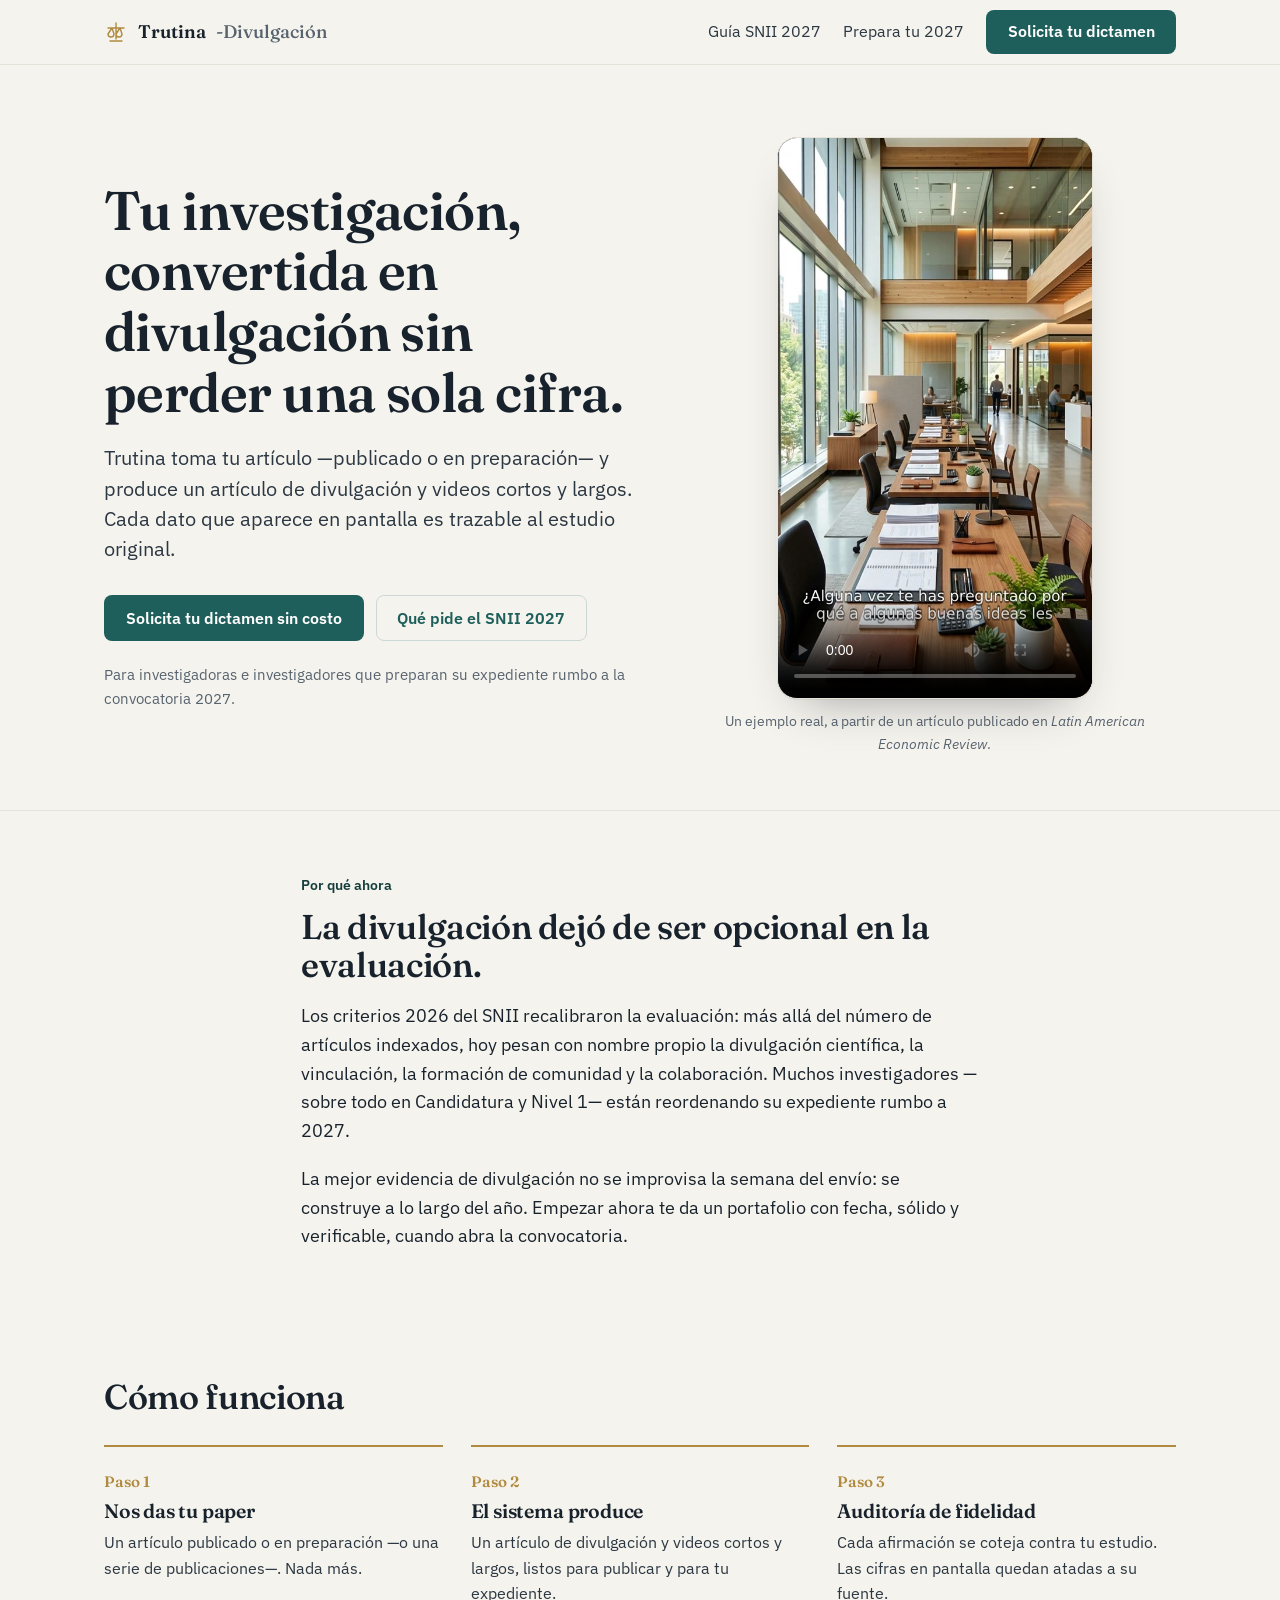
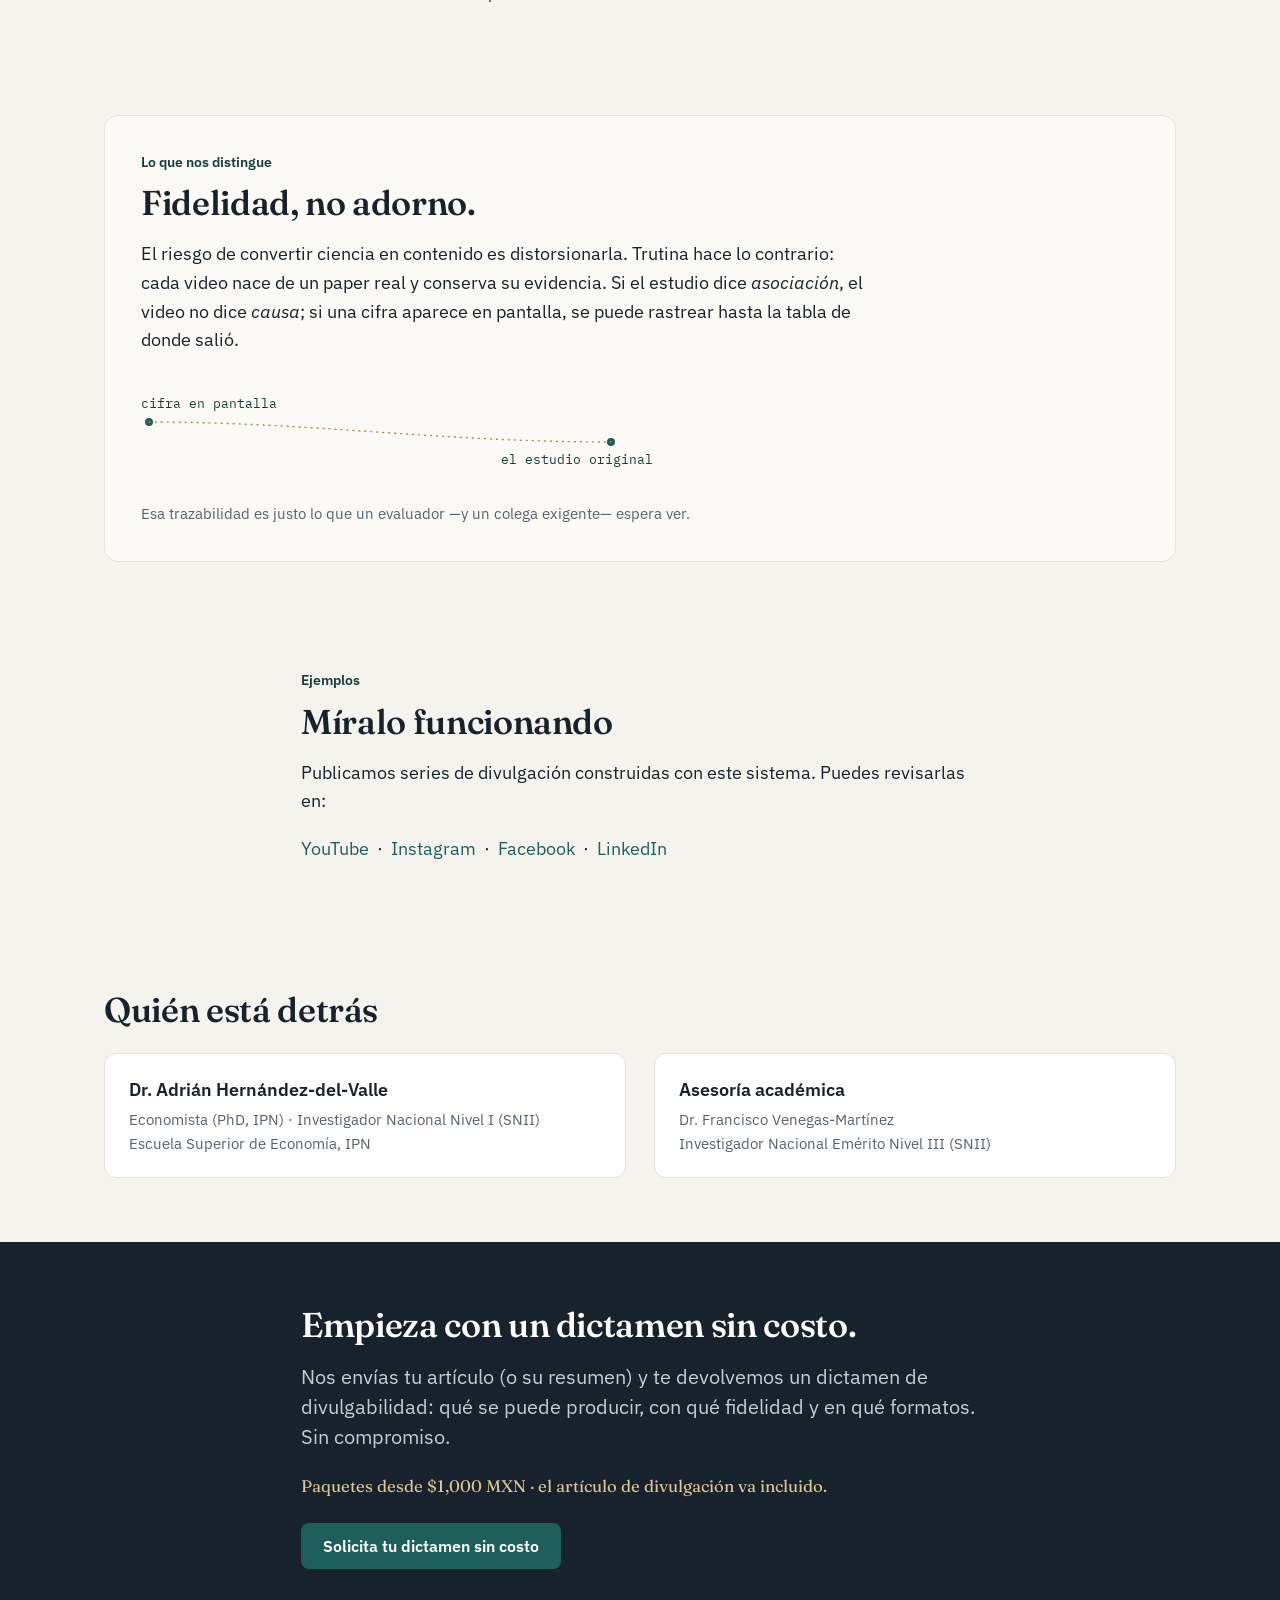
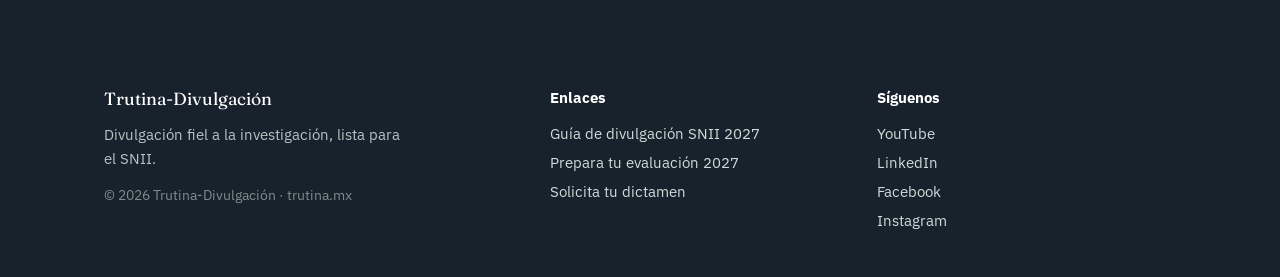
==== index.html @ 3f076a6f "Add files via upload Creación de la página con el dominio trutina.mx" ====
<!DOCTYPE html>
<html lang="es">
<head>
<meta charset="utf-8">
<meta name="viewport" content="width=device-width, initial-scale=1">
<title>Trutina-Divulgación — divulgación fiel para el SNII</title>
<meta name="description" content="Convertimos tu investigación en artículos y videos de divulgación fieles al estudio original, listos para tu expediente del SNII. Solicita tu dictamen sin costo.">
<link rel="canonical" href="https://trutina.mx/">
<meta property="og:type" content="website">
<meta property="og:title" content="Trutina-Divulgación — divulgación fiel para el SNII">
<meta property="og:description" content="Tu investigación, convertida en divulgación sin perder una sola cifra. Cada dato en pantalla es trazable al estudio original.">
<meta property="og:url" content="https://trutina.mx/">
<meta property="og:locale" content="es_MX">
<link rel="preconnect" href="https://fonts.googleapis.com">
<link rel="preconnect" href="https://fonts.gstatic.com" crossorigin>
<link href="https://fonts.googleapis.com/css2?family=Fraunces:opsz,wght@9..144,500;9..144,600&family=IBM+Plex+Sans:wght@400;500;600&family=IBM+Plex+Mono:wght@500&display=swap" rel="stylesheet">
<link rel="stylesheet" href="styles.css">
</head>
<body>
<a class="skip" href="#main">Saltar al contenido</a>

<header class="site-head">
  <div class="wrap">
    <a class="brand" href="/" aria-label="Trutina-Divulgación, inicio">
      <svg width="24" height="24" viewBox="0 0 24 24" fill="none" aria-hidden="true">
        <path d="M12 3v16M6 21h12M4 8h16M8 8l-4 6a3 3 0 0 0 6 0L8 8zm8 0l-4 6a3 3 0 0 0 6 0l-2-6z" stroke="#B08A3E" stroke-width="1.4" stroke-linecap="round" stroke-linejoin="round"/>
      </svg>
      Trutina<span style="color:var(--slate);font-weight:500">-Divulgación</span>
    </a>
    <nav class="nav" aria-label="Principal">
      <a class="navlink" href="guia-divulgacion-snii-2027.html">Guía SNII 2027</a>
      <a class="navlink" href="no-renovados-2027.html">Prepara tu 2027</a>
      <a class="btn btn-primary cta" href="mailto:trutina.divulgacion@gmail.com?subject=Solicito%20mi%20dictamen%20de%20divulgabilidad&body=Hola%2C%20me%20interesa%20el%20dictamen%20de%20divulgabilidad%20sin%20costo.%0D%0A%0D%0ANombre%3A%0D%0AInstituci%C3%B3n%3A%0D%0A%C3%81rea%20SNII%3A%0D%0AT%C3%ADtulo%20del%20art%C3%ADculo%20(publicado%20o%20en%20preparaci%C3%B3n)%3A%0D%0A(Adjunto%20el%20PDF%20o%20el%20enlace)">Solicita tu dictamen</a>
    </nav>
  </div>
</header>

<main id="main">

<!-- HERO -->
<section class="hero">
  <div class="wrap hero-grid">
    <div>
      <h1>Tu investigación, convertida en divulgación sin perder una sola cifra.</h1>
      <p class="lead">Trutina toma tu artículo &mdash;publicado o en preparación&mdash; y produce un artículo de divulgación y videos cortos y largos. Cada dato que aparece en pantalla es trazable al estudio original.</p>
      <div class="hero-actions">
        <a class="btn btn-primary" href="mailto:trutina.divulgacion@gmail.com?subject=Solicito%20mi%20dictamen%20de%20divulgabilidad&body=Hola%2C%20me%20interesa%20el%20dictamen%20de%20divulgabilidad%20sin%20costo.%0D%0A%0D%0ANombre%3A%0D%0AInstituci%C3%B3n%3A%0D%0A%C3%81rea%20SNII%3A%0D%0AT%C3%ADtulo%20del%20art%C3%ADculo%20(publicado%20o%20en%20preparaci%C3%B3n)%3A%0D%0A(Adjunto%20el%20PDF%20o%20el%20enlace)">Solicita tu dictamen sin costo</a>
        <a class="btn btn-ghost" href="guia-divulgacion-snii-2027.html">Qué pide el SNII 2027</a>
      </div>
      <p class="hero-note">Para investigadoras e investigadores que preparan su expediente rumbo a la convocatoria 2027.</p>
    </div>
    <div>
      <div class="video-portrait">
        <video controls playsinline preload="metadata" poster="poster.jpg">
          <source src="BUENO_VID-L01.mp4" type="video/mp4">
          Tu navegador no puede reproducir este video.
        </video>
      </div>
      <p class="video-cap" style="text-align:center">Un ejemplo real, a partir de un artículo publicado en <em>Latin American Economic Review</em>.</p>
    </div>
  </div>
</section>

<hr class="rule">

<!-- WHY NOW -->
<section>
  <div class="wrap prose">
    <p class="kicker">Por qué ahora</p>
    <h2>La divulgación dejó de ser opcional en la evaluación.</h2>
    <p>Los criterios 2026 del SNII recalibraron la evaluación: más allá del número de artículos indexados, hoy pesan con nombre propio la divulgación científica, la vinculación, la formación de comunidad y la colaboración. Muchos investigadores &mdash;sobre todo en Candidatura y Nivel 1&mdash; están reordenando su expediente rumbo a 2027.</p>
    <p>La mejor evidencia de divulgación no se improvisa la semana del envío: se construye a lo largo del año. Empezar ahora te da un portafolio con fecha, sólido y verificable, cuando abra la convocatoria.</p>
  </div>
</section>

<!-- HOW IT WORKS -->
<section class="section-tight">
  <div class="wrap">
    <div class="prose"><h2>Cómo funciona</h2></div>
    <div class="steps" style="margin-top:28px">
      <div class="step">
        <span class="n">Paso 1</span>
        <h3>Nos das tu paper</h3>
        <p>Un artículo publicado o en preparación &mdash;o una serie de publicaciones&mdash;. Nada más.</p>
      </div>
      <div class="step">
        <span class="n">Paso 2</span>
        <h3>El sistema produce</h3>
        <p>Un artículo de divulgación y videos cortos y largos, listos para publicar y para tu expediente.</p>
      </div>
      <div class="step">
        <span class="n">Paso 3</span>
        <h3>Auditoría de fidelidad</h3>
        <p>Cada afirmación se coteja contra tu estudio. Las cifras en pantalla quedan atadas a su fuente.</p>
      </div>
    </div>
  </div>
</section>

<!-- FIDELITY -->
<section>
  <div class="wrap">
    <div class="panel">
      <div class="prose">
        <p class="kicker">Lo que nos distingue</p>
        <h2>Fidelidad, no adorno.</h2>
        <p>El riesgo de convertir ciencia en contenido es distorsionarla. Trutina hace lo contrario: cada video nace de un paper real y conserva su evidencia. Si el estudio dice <em>asociación</em>, el video no dice <em>causa</em>; si una cifra aparece en pantalla, se puede rastrear hasta la tabla de donde salió.</p>
      </div>
      <svg class="tether" viewBox="0 0 520 92" fill="none" aria-hidden="true">
        <text x="0" y="26" font-family="IBM Plex Mono, monospace" font-size="13" fill="#153F3C">cifra en pantalla</text>
        <text x="360" y="82" font-family="IBM Plex Mono, monospace" font-size="13" fill="#153F3C">el estudio original</text>
        <circle cx="8" cy="40" r="4" fill="#1E5F5B"/>
        <circle cx="470" cy="60" r="4" fill="#1E5F5B"/>
        <path d="M8 40 C 170 40, 300 60, 470 60" stroke="#B08A3E" stroke-width="1.4" stroke-dasharray="1 5" stroke-linecap="round"/>
      </svg>
      <p class="muted" style="margin:14px 0 0;font-size:.95rem">Esa trazabilidad es justo lo que un evaluador &mdash;y un colega exigente&mdash; espera ver.</p>
    </div>
  </div>
</section>

<!-- EXAMPLES -->
<section class="section-tight">
  <div class="wrap prose">
    <p class="kicker">Ejemplos</p>
    <h2>Míralo funcionando</h2>
    <p>Publicamos series de divulgación construidas con este sistema. Puedes revisarlas en:</p>
    <p>
      <a href="https://www.youtube.com/@ahdelvalle/shorts">YouTube</a> &nbsp;·&nbsp;
      <a href="https://www.instagram.com/ahdelvalle.ciencia/">Instagram</a> &nbsp;·&nbsp;
      <a href="https://www.facebook.com/people/Adri%C3%A1n-Hern%C3%A1ndez-del-Valle-Divulgaci%C3%B3n-Econ%C3%B3mica/61593962355161/">Facebook</a> &nbsp;·&nbsp;
      <a href="https://www.linkedin.com/in/adrian-hernandez-del-valle-576a7028/">LinkedIn</a>
    </p>
  </div>
</section>

<!-- CREDENTIALS -->
<section>
  <div class="wrap">
    <div class="prose"><h2>Quién está detrás</h2></div>
    <div class="creds" style="margin-top:24px">
      <div class="cred">
        <strong>Dr. Adrián Hernández-del-Valle</strong>
        <div class="role">Economista (PhD, IPN) · Investigador Nacional Nivel I (SNII)<br>Escuela Superior de Economía, IPN</div>
      </div>
      <div class="cred">
        <strong>Asesoría académica</strong>
        <div class="role">Dr. Francisco Venegas-Martínez<br>Investigador Nacional Emérito Nivel III (SNII)</div>
      </div>
    </div>
  </div>
</section>

<!-- CTA BAND -->
<section class="cta-band">
  <div class="wrap prose">
    <h2>Empieza con un dictamen sin costo.</h2>
    <p class="lead">Nos envías tu artículo (o su resumen) y te devolvemos un dictamen de divulgabilidad: qué se puede producir, con qué fidelidad y en qué formatos. Sin compromiso.</p>
    <p class="price">Paquetes desde $1,000 MXN · el artículo de divulgación va incluido.</p>
    <a class="btn btn-primary" href="mailto:trutina.divulgacion@gmail.com?subject=Solicito%20mi%20dictamen%20de%20divulgabilidad&body=Hola%2C%20me%20interesa%20el%20dictamen%20de%20divulgabilidad%20sin%20costo.%0D%0A%0D%0ANombre%3A%0D%0AInstituci%C3%B3n%3A%0D%0A%C3%81rea%20SNII%3A%0D%0AT%C3%ADtulo%20del%20art%C3%ADculo%20(publicado%20o%20en%20preparaci%C3%B3n)%3A%0D%0A(Adjunto%20el%20PDF%20o%20el%20enlace)">Solicita tu dictamen sin costo</a>
  </div>
</section>

</main>

<footer class="site-foot">
  <div class="wrap">
    <div>
      <div class="fbrand">Trutina-Divulgación</div>
      <p style="margin:0;max-width:34ch">Divulgación fiel a la investigación, lista para el SNII.</p>
      <p class="fine">© 2026 Trutina-Divulgación · trutina.mx</p>
    </div>
    <div>
      <h4>Enlaces</h4>
      <a href="guia-divulgacion-snii-2027.html">Guía de divulgación SNII 2027</a>
      <a href="no-renovados-2027.html">Prepara tu evaluación 2027</a>
      <a href="mailto:trutina.divulgacion@gmail.com">Solicita tu dictamen</a>
    </div>
    <div>
      <h4>Síguenos</h4>
      <a href="https://www.youtube.com/@ahdelvalle/shorts">YouTube</a>
      <a href="https://www.linkedin.com/in/adrian-hernandez-del-valle-576a7028/">LinkedIn</a>
      <a href="https://www.facebook.com/people/Adri%C3%A1n-Hern%C3%A1ndez-del-Valle-Divulgaci%C3%B3n-Econ%C3%B3mica/61593962355161/">Facebook</a>
      <a href="https://www.instagram.com/ahdelvalle.ciencia/">Instagram</a>
    </div>
  </div>
</footer>

</body>
</html>
---- styles.css ----
/* Trutina-Divulgación — shared styles
   Identity: trutina = balanza. Ink + paper, teal = verificado, brass = fiel de la balanza. */

:root{
  --ink:#18222C;
  --ink-2:#2B3742;
  --paper:#F5F3ED;
  --paper-2:#FBFAF6;
  --card:#FFFFFF;
  --teal:#1E5F5B;
  --teal-d:#153F3C;
  --brass:#B08A3E;
  --slate:#57636F;
  --line:#E6E2D8;
  --maxw:1120px;
  --text:66ch;
}

*{box-sizing:border-box}
html{-webkit-text-size-adjust:100%}
body{
  margin:0;
  background:var(--paper);
  color:var(--ink);
  font-family:"IBM Plex Sans",system-ui,-apple-system,Segoe UI,Roboto,Helvetica,Arial,sans-serif;
  font-size:18px;
  line-height:1.6;
  -webkit-font-smoothing:antialiased;
}
img{max-width:100%;height:auto;display:block}
a{color:var(--teal);text-decoration:none}
a:hover{color:var(--teal-d);text-decoration:underline;text-underline-offset:3px}
:focus-visible{outline:2px solid var(--teal);outline-offset:3px;border-radius:2px}

.wrap{max-width:var(--maxw);margin:0 auto;padding:0 24px}
.prose{max-width:var(--text)}

h1,h2,h3{font-family:"Fraunces",Georgia,"Times New Roman",serif;font-weight:560;line-height:1.12;letter-spacing:-.01em;color:var(--ink);margin:0 0 .5em}
h1{font-size:clamp(2.1rem,5vw,3.4rem);font-weight:600}
h2{font-size:clamp(1.5rem,3.2vw,2.15rem);margin-top:0}
h3{font-size:1.22rem;font-weight:600}
p{margin:0 0 1.05em}
.lead{font-size:1.22rem;color:var(--ink-2);line-height:1.55}
.muted{color:var(--slate)}
strong{font-weight:600}

/* trace chip — the one place monospace is justified (the pipeline emits claim IDs) */
.trace{font-family:"IBM Plex Mono",ui-monospace,SFMono-Regular,Menlo,monospace;font-size:.74em;letter-spacing:.02em;color:var(--teal-d);background:#EAF1F0;border:1px solid #CFE0DE;border-radius:999px;padding:.12em .6em;white-space:nowrap}

/* ---- header ---- */
.site-head{position:sticky;top:0;z-index:20;background:color-mix(in srgb,var(--paper) 88%,transparent);backdrop-filter:saturate(1.1) blur(8px);border-bottom:1px solid var(--line)}
.site-head .wrap{display:flex;align-items:center;gap:28px;height:64px}
.brand{display:flex;align-items:center;gap:10px;font-family:"Fraunces",serif;font-weight:600;font-size:1.14rem;color:var(--ink)}
.brand:hover{text-decoration:none}
.brand svg{flex:none}
.nav{margin-left:auto;display:flex;align-items:center;gap:22px}
.nav a{color:var(--ink-2);font-size:.98rem}
.nav a.cta{color:#fff}
.nav .navlink{display:none}
@media(min-width:820px){.nav .navlink{display:inline}}

/* ---- buttons ---- */
.btn{display:inline-block;font-weight:600;font-size:1rem;line-height:1;padding:.85em 1.3em;border-radius:8px;border:1px solid transparent;cursor:pointer;transition:background .15s,border-color .15s}
.btn-primary{background:var(--teal);color:#fff}
.btn-primary:hover{background:var(--teal-d);color:#fff;text-decoration:none}
.btn-ghost{background:transparent;color:var(--teal);border-color:#CBD8D6}
.btn-ghost:hover{background:#EAF1F0;text-decoration:none}

/* ---- sections ---- */
section{padding:64px 0}
.section-tight{padding:44px 0}
.rule{height:1px;background:var(--line);border:0;margin:0}
.kicker{font-family:"IBM Plex Sans",sans-serif;font-weight:600;font-size:.85rem;color:var(--teal-d);margin:0 0 .8em}

/* ---- hero ---- */
.hero{padding:72px 0 40px}
.hero-grid{display:grid;grid-template-columns:1fr;gap:40px;align-items:start}
@media(min-width:900px){.hero-grid{grid-template-columns:1.05fr .95fr;gap:56px;align-items:center}}
.hero h1{margin-bottom:.35em}
.hero .lead{margin-bottom:1.6em}
.hero-actions{display:flex;flex-wrap:wrap;gap:12px;align-items:center}
.hero-note{margin-top:1.4em;font-size:.95rem;color:var(--slate)}

/* video frame */
.video{position:relative;width:100%;aspect-ratio:16/9;background:#0d1418;border-radius:12px;overflow:hidden;border:1px solid var(--line);box-shadow:0 1px 0 rgba(24,34,44,.04),0 18px 40px -24px rgba(24,34,44,.35)}
.video iframe{position:absolute;inset:0;width:100%;height:100%;border:0}
.video-cap{margin-top:.7em;font-size:.9rem;color:var(--slate)}

/* portrait (9:16) reel-style player — matches vertical divulgación videos */
.video-portrait{position:relative;width:100%;max-width:316px;aspect-ratio:9/16;margin:0 auto;background:#0d1418;border-radius:20px;overflow:hidden;border:1px solid var(--line);box-shadow:0 1px 0 rgba(24,34,44,.04),0 22px 46px -26px rgba(24,34,44,.45)}
.video-portrait video{position:absolute;inset:0;width:100%;height:100%;object-fit:cover;background:#0d1418}

/* ---- steps (a real sequence → numbering justified) ---- */
.steps{display:grid;grid-template-columns:1fr;gap:22px;counter-reset:step}
@media(min-width:760px){.steps{grid-template-columns:repeat(3,1fr);gap:28px}}
.step{padding-top:20px;border-top:2px solid var(--brass)}
.step .n{font-family:"Fraunces",serif;font-size:.95rem;color:var(--brass);font-weight:600}
.step h3{margin:.3em 0 .35em}
.step p{font-size:1rem;color:var(--ink-2);margin:0}

/* ---- fidelity / tether panel ---- */
.panel{background:var(--paper-2);border:1px solid var(--line);border-radius:14px;padding:36px}
.tether{width:100%;max-width:520px;margin:8px 0 4px}

/* ---- feature rows ---- */
.rows{display:grid;gap:2px;background:var(--line);border:1px solid var(--line);border-radius:12px;overflow:hidden}
.row{background:var(--paper-2);padding:20px 24px;display:grid;grid-template-columns:1fr;gap:4px}
@media(min-width:680px){.row{grid-template-columns:200px 1fr;gap:24px;align-items:baseline}}
.row .rk{font-weight:600;color:var(--ink)}
.row .rv{color:var(--ink-2);font-size:1rem}

/* ---- credentials ---- */
.creds{display:grid;gap:18px}
@media(min-width:680px){.creds{grid-template-columns:1fr 1fr;gap:28px}}
.cred{padding:22px 24px;background:var(--card);border:1px solid var(--line);border-radius:12px}
.cred .role{font-size:.92rem;color:var(--slate);margin-top:.2em}

/* ---- CTA band ---- */
.cta-band{background:var(--ink);color:#EAF0F0}
.cta-band h2{color:#fff}
.cta-band .lead{color:#C4D0D0}
.cta-band .price{font-family:"Fraunces",serif;font-size:1.05rem;color:#DCC790;margin:0 0 1.4em}
.cta-band a.btn-primary{background:var(--teal)}
.cta-band a.btn-primary:hover{background:#2A7570}

/* ---- article (guide / P3) ---- */
.article{padding:56px 0}
.article .prose h2{margin-top:1.8em}
.article .prose h3{margin-top:1.5em}
.article .prose ul{padding-left:1.15em;margin:0 0 1.1em}
.article .prose li{margin:.35em 0}
.article .prose .callout{background:var(--paper-2);border-left:3px solid var(--brass);border-radius:0 8px 8px 0;padding:16px 20px;margin:1.4em 0;color:var(--ink-2)}
.article .prose .callout p:last-child{margin-bottom:0}
.toc{font-size:.95rem;color:var(--slate);border:1px solid var(--line);border-radius:10px;padding:16px 20px;background:var(--paper-2);margin:0 0 2em}
.toc a{color:var(--ink-2)}
.toc strong{display:block;color:var(--ink);margin-bottom:.4em;font-weight:600}

/* ---- footer ---- */
.site-foot{background:var(--ink);color:#B7C2C2;padding:52px 0 40px;font-size:.95rem}
.site-foot .wrap{display:grid;gap:28px}
@media(min-width:760px){.site-foot .wrap{grid-template-columns:1.4fr 1fr 1fr}}
.site-foot h4{color:#fff;font-family:"IBM Plex Sans",sans-serif;font-size:.95rem;margin:0 0 .8em}
.site-foot a{color:#CFDAD9;display:block;margin:.3em 0}
.site-foot .fine{color:#7E8B8B;font-size:.86rem;margin-top:1em}
.site-foot .fbrand{font-family:"Fraunces",serif;color:#fff;font-size:1.1rem;margin-bottom:.5em}

.skip{position:absolute;left:-9999px}
.skip:focus{left:16px;top:12px;background:#fff;color:var(--ink);padding:8px 14px;border-radius:6px;z-index:50}
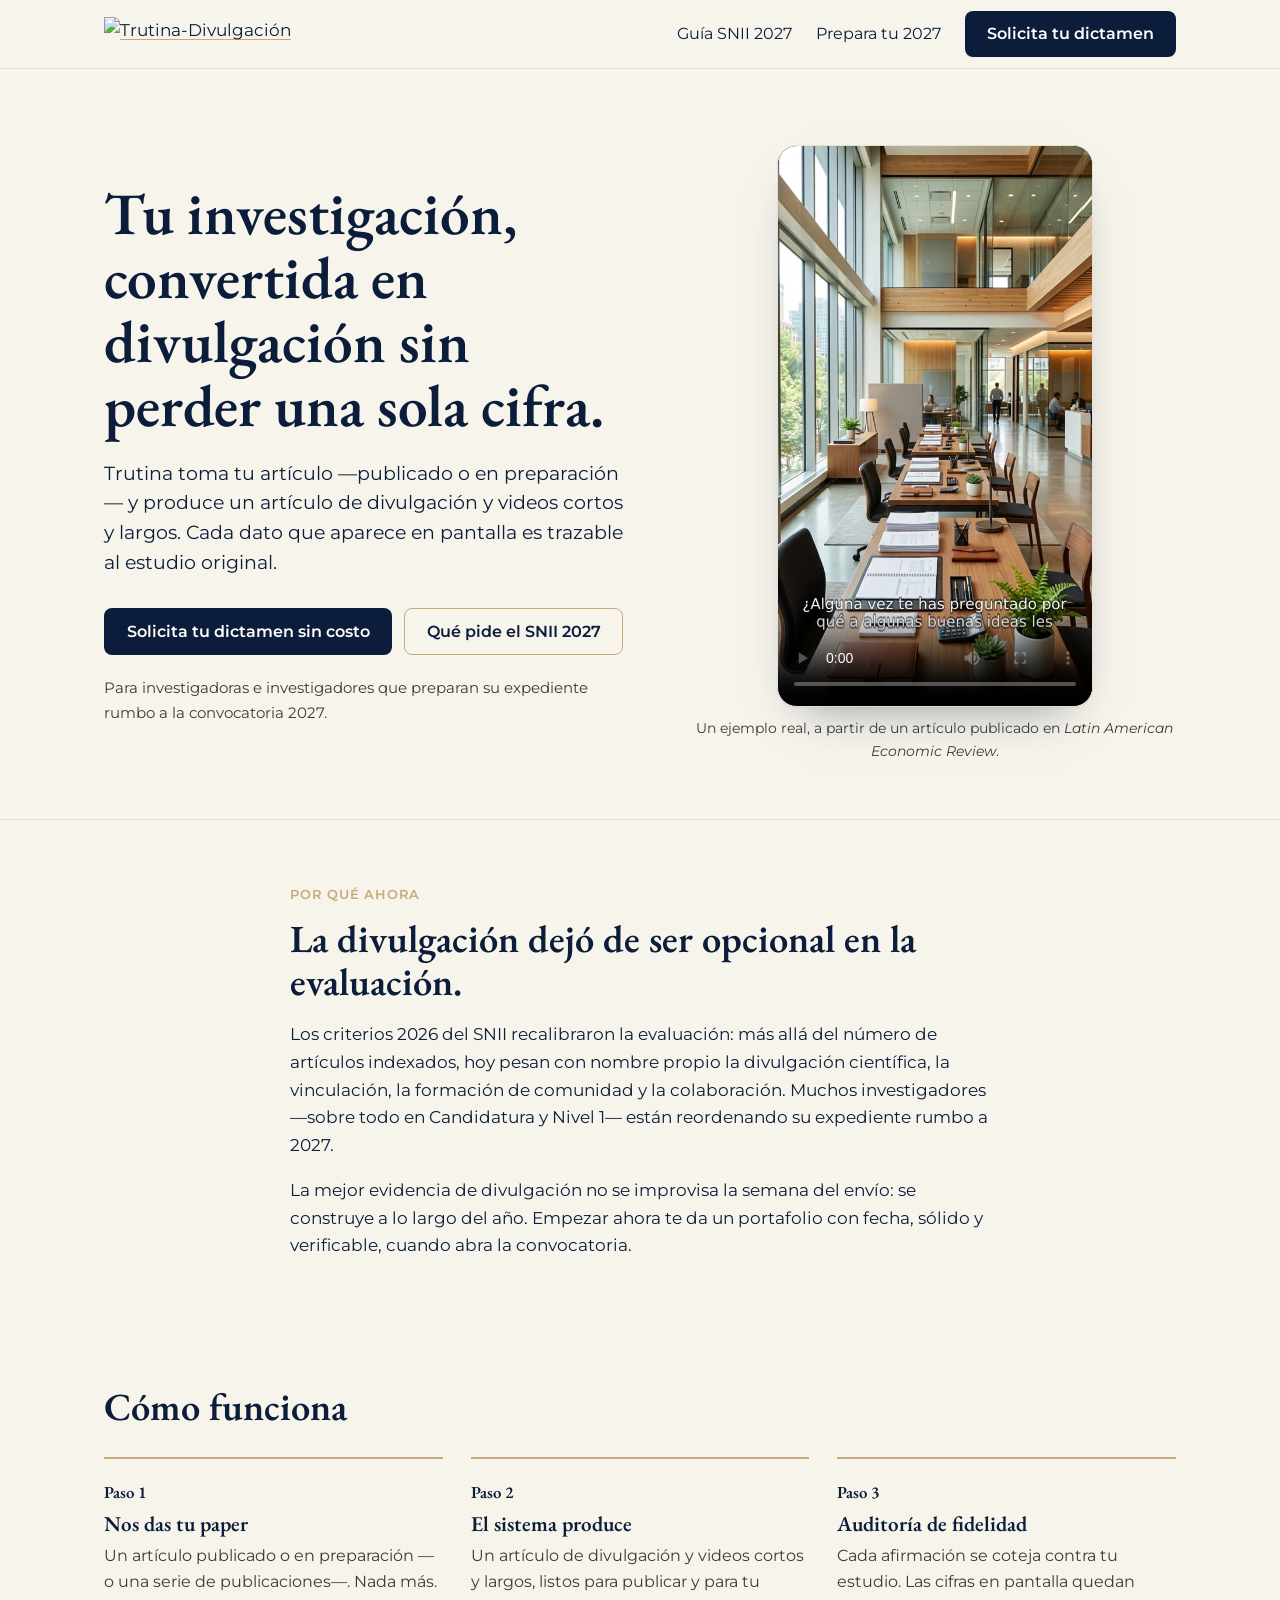
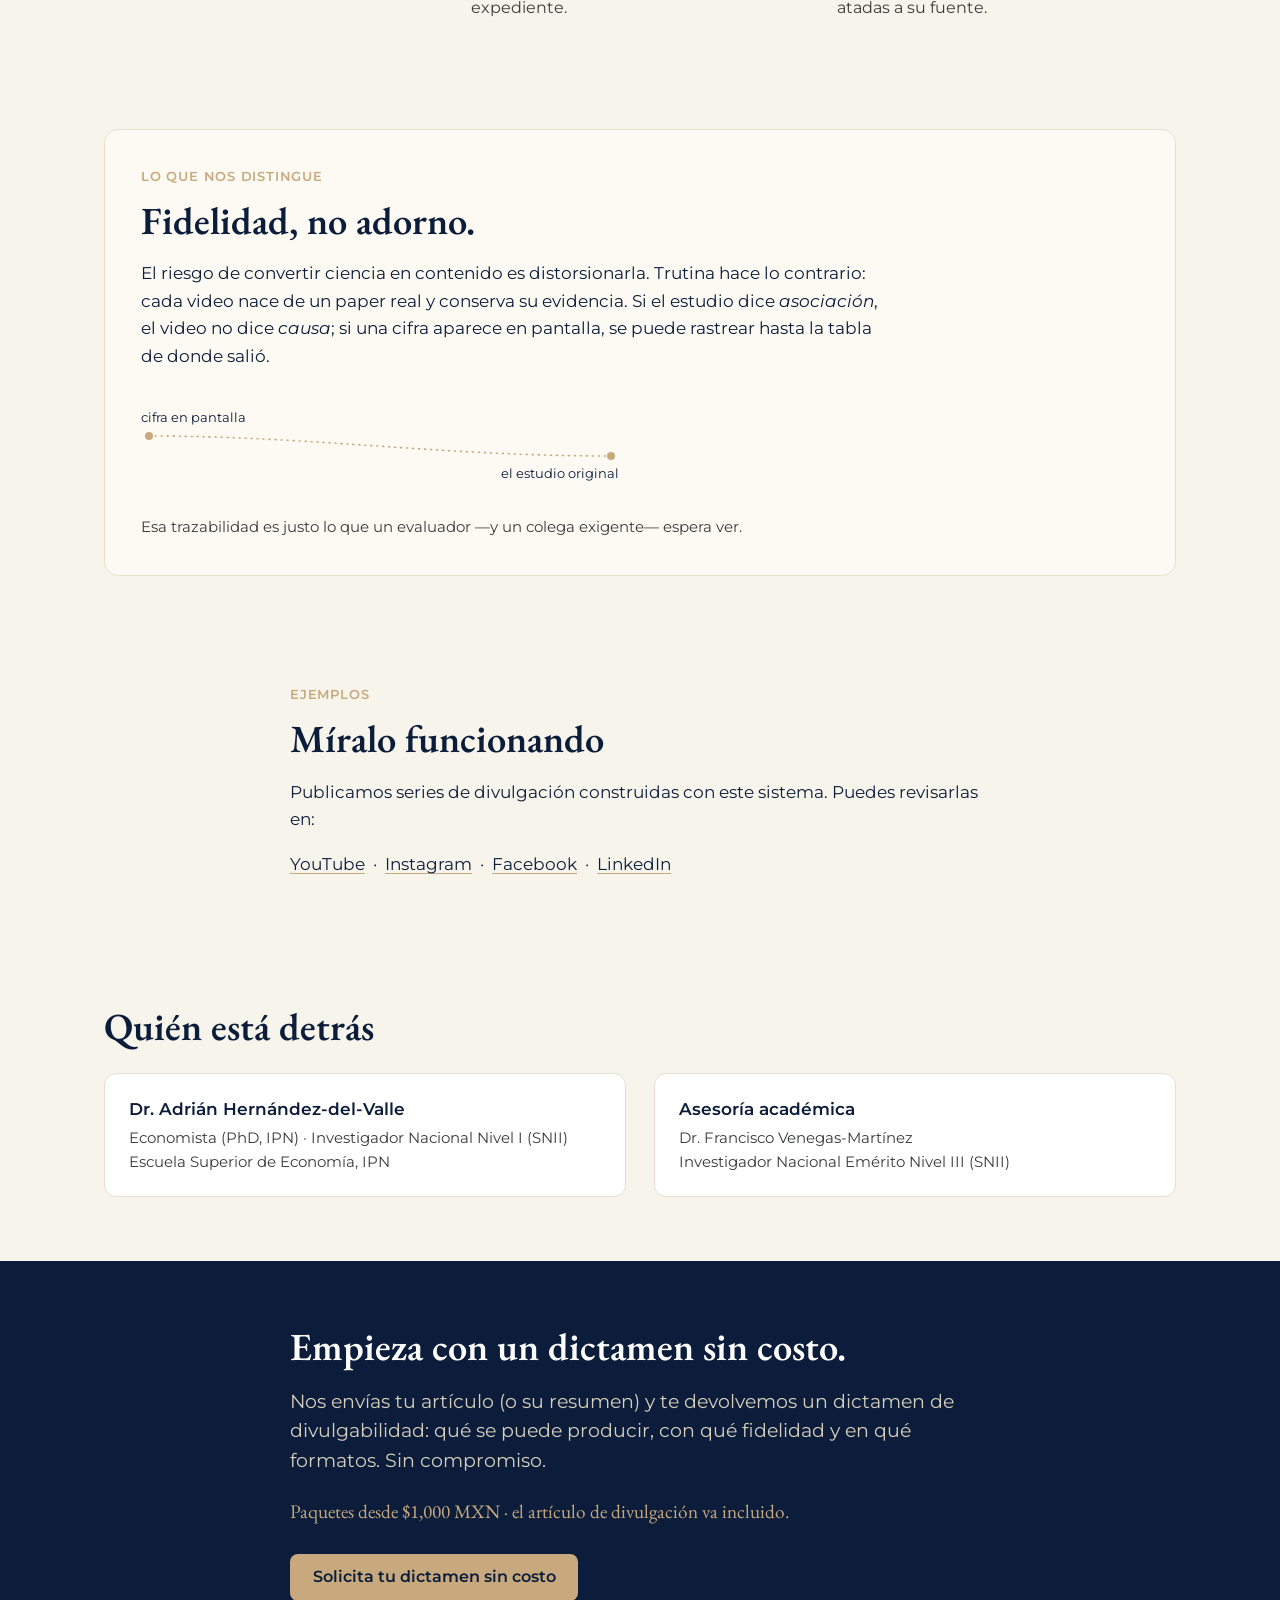
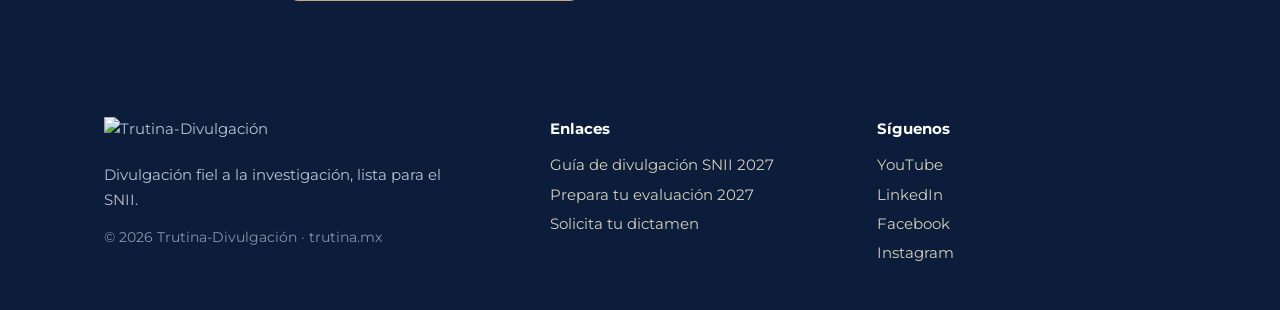
==== commit 31e28718: "Add files via upload Update 2a versión de página sin video largo" ====
--- a/index.html
+++ b/index.html
@@ -13,7 +13,9 @@
 <meta property="og:locale" content="es_MX">
 <link rel="preconnect" href="https://fonts.googleapis.com">
 <link rel="preconnect" href="https://fonts.gstatic.com" crossorigin>
-<link href="https://fonts.googleapis.com/css2?family=Fraunces:opsz,wght@9..144,500;9..144,600&family=IBM+Plex+Sans:wght@400;500;600&family=IBM+Plex+Mono:wght@500&display=swap" rel="stylesheet">
+<link href="https://fonts.googleapis.com/css2?family=EB+Garamond:wght@500;600&family=Montserrat:wght@400;500;600&display=swap" rel="stylesheet">
+<link rel="icon" type="image/png" sizes="512x512" href="assets/favicon-512.png">
+<link rel="icon" type="image/png" sizes="192x192" href="assets/favicon-192.png">
 <link rel="stylesheet" href="styles.css">
 </head>
 <body>
@@ -22,10 +24,7 @@
 <header class="site-head">
   <div class="wrap">
     <a class="brand" href="/" aria-label="Trutina-Divulgación, inicio">
-      <svg width="24" height="24" viewBox="0 0 24 24" fill="none" aria-hidden="true">
-        <path d="M12 3v16M6 21h12M4 8h16M8 8l-4 6a3 3 0 0 0 6 0L8 8zm8 0l-4 6a3 3 0 0 0 6 0l-2-6z" stroke="#B08A3E" stroke-width="1.4" stroke-linecap="round" stroke-linejoin="round"/>
-      </svg>
-      Trutina<span style="color:var(--slate);font-weight:500">-Divulgación</span>
+      <img src="assets/logo-horizontal.svg" alt="Trutina-Divulgación" width="210">
     </a>
     <nav class="nav" aria-label="Principal">
       <a class="navlink" href="guia-divulgacion-snii-2027.html">Guía SNII 2027</a>
@@ -107,11 +106,11 @@
         <p>El riesgo de convertir ciencia en contenido es distorsionarla. Trutina hace lo contrario: cada video nace de un paper real y conserva su evidencia. Si el estudio dice <em>asociación</em>, el video no dice <em>causa</em>; si una cifra aparece en pantalla, se puede rastrear hasta la tabla de donde salió.</p>
       </div>
       <svg class="tether" viewBox="0 0 520 92" fill="none" aria-hidden="true">
-        <text x="0" y="26" font-family="IBM Plex Mono, monospace" font-size="13" fill="#153F3C">cifra en pantalla</text>
-        <text x="360" y="82" font-family="IBM Plex Mono, monospace" font-size="13" fill="#153F3C">el estudio original</text>
-        <circle cx="8" cy="40" r="4" fill="#1E5F5B"/>
-        <circle cx="470" cy="60" r="4" fill="#1E5F5B"/>
-        <path d="M8 40 C 170 40, 300 60, 470 60" stroke="#B08A3E" stroke-width="1.4" stroke-dasharray="1 5" stroke-linecap="round"/>
+        <text x="0" y="26" font-family="Montserrat, sans-serif" font-size="13" fill="#0B1D3A">cifra en pantalla</text>
+        <text x="360" y="82" font-family="Montserrat, sans-serif" font-size="13" fill="#0B1D3A">el estudio original</text>
+        <circle cx="8" cy="40" r="4" fill="#C8A97E"/>
+        <circle cx="470" cy="60" r="4" fill="#C8A97E"/>
+        <path d="M8 40 C 170 40, 300 60, 470 60" stroke="#C8A97E" stroke-width="1.6" stroke-dasharray="1 5" stroke-linecap="round"/>
       </svg>
       <p class="muted" style="margin:14px 0 0;font-size:.95rem">Esa trazabilidad es justo lo que un evaluador &mdash;y un colega exigente&mdash; espera ver.</p>
     </div>
@@ -165,7 +164,7 @@
 <footer class="site-foot">
   <div class="wrap">
     <div>
-      <div class="fbrand">Trutina-Divulgación</div>
+      <img class="fbrand-logo" src="assets/logo-horizontal-dark.svg" alt="Trutina-Divulgación">
       <p style="margin:0;max-width:34ch">Divulgación fiel a la investigación, lista para el SNII.</p>
       <p class="fine">© 2026 Trutina-Divulgación · trutina.mx</p>
     </div>
--- a/styles.css
+++ b/styles.css
@@ -1,19 +1,20 @@
-/* Trutina-Divulgación — shared styles
-   Identity: trutina = balanza. Ink + paper, teal = verificado, brass = fiel de la balanza. */
+/* Trutina-Divulgación — brand system v1.0
+   Oxford Blue #0B1D3A · Antique Ivory #F7F4EB · Muted Brass #C8A97E (acento) · Warm Charcoal #3A3B3C
+   Tipografía: EB Garamond (títulos) · Montserrat (cuerpo/UI). Brass solo como acento. */
 
 :root{
-  --ink:#18222C;
-  --ink-2:#2B3742;
-  --paper:#F5F3ED;
-  --paper-2:#FBFAF6;
+  --ink:#0B1D3A;      /* navy — texto y marca */
+  --ink-2:#12294D;    /* navy claro — hover/acciones */
+  --paper:#F7F4EB;    /* ivory — fondo por defecto */
+  --paper-2:#FCFAF3;  /* ivory claro — paneles */
   --card:#FFFFFF;
-  --teal:#1E5F5B;
-  --teal-d:#153F3C;
-  --brass:#B08A3E;
-  --slate:#57636F;
-  --line:#E6E2D8;
+  --teal:#0B1D3A;     /* alias de acción → navy (CTAs/enlaces) */
+  --teal-d:#12294D;
+  --brass:#C8A97E;    /* acento: comillas, líneas divisorias */
+  --slate:#3A3B3C;    /* charcoal — texto secundario/interfaz */
+  --line:#E7E0D0;
   --maxw:1120px;
-  --text:66ch;
+  --text:68ch;
 }
 
 *{box-sizing:border-box}
@@ -22,58 +23,55 @@
   margin:0;
   background:var(--paper);
   color:var(--ink);
-  font-family:"IBM Plex Sans",system-ui,-apple-system,Segoe UI,Roboto,Helvetica,Arial,sans-serif;
-  font-size:18px;
-  line-height:1.6;
+  font-family:"Montserrat",system-ui,-apple-system,Segoe UI,Roboto,Helvetica,Arial,sans-serif;
+  font-size:17px;
+  line-height:1.62;
   -webkit-font-smoothing:antialiased;
 }
 img{max-width:100%;height:auto;display:block}
-a{color:var(--teal);text-decoration:none}
-a:hover{color:var(--teal-d);text-decoration:underline;text-underline-offset:3px}
-:focus-visible{outline:2px solid var(--teal);outline-offset:3px;border-radius:2px}
+a{color:var(--ink);text-decoration:underline;text-underline-offset:3px;text-decoration-color:var(--brass)}
+a:hover{color:var(--ink-2);text-decoration-color:var(--ink-2)}
+:focus-visible{outline:2px solid var(--brass);outline-offset:3px;border-radius:2px}
 
 .wrap{max-width:var(--maxw);margin:0 auto;padding:0 24px}
 .prose{max-width:var(--text)}
 
-h1,h2,h3{font-family:"Fraunces",Georgia,"Times New Roman",serif;font-weight:560;line-height:1.12;letter-spacing:-.01em;color:var(--ink);margin:0 0 .5em}
-h1{font-size:clamp(2.1rem,5vw,3.4rem);font-weight:600}
-h2{font-size:clamp(1.5rem,3.2vw,2.15rem);margin-top:0}
-h3{font-size:1.22rem;font-weight:600}
+h1,h2,h3{font-family:"EB Garamond",Georgia,"Times New Roman",serif;font-weight:600;line-height:1.14;letter-spacing:0;color:var(--ink);margin:0 0 .45em}
+h1{font-size:clamp(2.3rem,5.2vw,3.7rem);line-height:1.08}
+h2{font-size:clamp(1.7rem,3.4vw,2.4rem);margin-top:0}
+h3{font-size:1.32rem}
 p{margin:0 0 1.05em}
-.lead{font-size:1.22rem;color:var(--ink-2);line-height:1.55}
+.lead{font-size:1.2rem;color:var(--ink);line-height:1.55}
 .muted{color:var(--slate)}
 strong{font-weight:600}
 
-/* trace chip — the one place monospace is justified (the pipeline emits claim IDs) */
-.trace{font-family:"IBM Plex Mono",ui-monospace,SFMono-Regular,Menlo,monospace;font-size:.74em;letter-spacing:.02em;color:var(--teal-d);background:#EAF1F0;border:1px solid #CFE0DE;border-radius:999px;padding:.12em .6em;white-space:nowrap}
+.trace{font-family:"Montserrat",sans-serif;font-weight:500;font-size:.74em;letter-spacing:.02em;color:var(--ink);background:#F1E9D8;border:1px solid var(--brass);border-radius:999px;padding:.12em .6em;white-space:nowrap}
 
-/* ---- header ---- */
-.site-head{position:sticky;top:0;z-index:20;background:color-mix(in srgb,var(--paper) 88%,transparent);backdrop-filter:saturate(1.1) blur(8px);border-bottom:1px solid var(--line)}
-.site-head .wrap{display:flex;align-items:center;gap:28px;height:64px}
-.brand{display:flex;align-items:center;gap:10px;font-family:"Fraunces",serif;font-weight:600;font-size:1.14rem;color:var(--ink)}
+.site-head{position:sticky;top:0;z-index:20;background:color-mix(in srgb,var(--paper) 90%,transparent);backdrop-filter:saturate(1.05) blur(8px);border-bottom:1px solid var(--line)}
+.site-head .wrap{display:flex;align-items:center;gap:28px;height:68px}
+.brand{display:flex;align-items:center}
 .brand:hover{text-decoration:none}
-.brand svg{flex:none}
-.nav{margin-left:auto;display:flex;align-items:center;gap:22px}
-.nav a{color:var(--ink-2);font-size:.98rem}
+.brand img{height:34px;width:auto;display:block}
+.nav{margin-left:auto;display:flex;align-items:center;gap:24px}
+.nav a{color:var(--ink);font-size:.98rem;text-decoration:none}
+.nav a:hover{text-decoration:underline;text-decoration-color:var(--brass)}
 .nav a.cta{color:#fff}
+.nav a.cta:hover{text-decoration:none}
 .nav .navlink{display:none}
 @media(min-width:820px){.nav .navlink{display:inline}}
 
-/* ---- buttons ---- */
-.btn{display:inline-block;font-weight:600;font-size:1rem;line-height:1;padding:.85em 1.3em;border-radius:8px;border:1px solid transparent;cursor:pointer;transition:background .15s,border-color .15s}
-.btn-primary{background:var(--teal);color:#fff}
-.btn-primary:hover{background:var(--teal-d);color:#fff;text-decoration:none}
-.btn-ghost{background:transparent;color:var(--teal);border-color:#CBD8D6}
-.btn-ghost:hover{background:#EAF1F0;text-decoration:none}
+.btn{display:inline-block;font-weight:600;font-size:1rem;line-height:1;padding:.9em 1.35em;border-radius:8px;border:1px solid transparent;cursor:pointer;text-decoration:none;transition:background .15s,border-color .15s}
+.btn-primary{background:var(--ink);color:#fff}
+.btn-primary:hover{background:var(--ink-2);color:#fff;text-decoration:none}
+.btn-ghost{background:transparent;color:var(--ink);border-color:var(--brass)}
+.btn-ghost:hover{background:#F1E9D8;text-decoration:none}
 
-/* ---- sections ---- */
 section{padding:64px 0}
 .section-tight{padding:44px 0}
 .rule{height:1px;background:var(--line);border:0;margin:0}
-.kicker{font-family:"IBM Plex Sans",sans-serif;font-weight:600;font-size:.85rem;color:var(--teal-d);margin:0 0 .8em}
+.kicker{font-family:"Montserrat",sans-serif;font-weight:600;font-size:.82rem;letter-spacing:.06em;text-transform:uppercase;color:var(--brass);margin:0 0 .9em}
 
-/* ---- hero ---- */
-.hero{padding:72px 0 40px}
+.hero{padding:76px 0 40px}
 .hero-grid{display:grid;grid-template-columns:1fr;gap:40px;align-items:start}
 @media(min-width:900px){.hero-grid{grid-template-columns:1.05fr .95fr;gap:56px;align-items:center}}
 .hero h1{margin-bottom:.35em}
@@ -81,68 +79,59 @@
 .hero-actions{display:flex;flex-wrap:wrap;gap:12px;align-items:center}
 .hero-note{margin-top:1.4em;font-size:.95rem;color:var(--slate)}
 
-/* video frame */
-.video{position:relative;width:100%;aspect-ratio:16/9;background:#0d1418;border-radius:12px;overflow:hidden;border:1px solid var(--line);box-shadow:0 1px 0 rgba(24,34,44,.04),0 18px 40px -24px rgba(24,34,44,.35)}
+.video{position:relative;width:100%;aspect-ratio:16/9;background:#0B1D3A;border-radius:12px;overflow:hidden;border:1px solid var(--line)}
 .video iframe{position:absolute;inset:0;width:100%;height:100%;border:0}
 .video-cap{margin-top:.7em;font-size:.9rem;color:var(--slate)}
 
-/* portrait (9:16) reel-style player — matches vertical divulgación videos */
-.video-portrait{position:relative;width:100%;max-width:316px;aspect-ratio:9/16;margin:0 auto;background:#0d1418;border-radius:20px;overflow:hidden;border:1px solid var(--line);box-shadow:0 1px 0 rgba(24,34,44,.04),0 22px 46px -26px rgba(24,34,44,.45)}
-.video-portrait video{position:absolute;inset:0;width:100%;height:100%;object-fit:cover;background:#0d1418}
+.video-portrait{position:relative;width:100%;max-width:316px;aspect-ratio:9/16;margin:0 auto;background:#0B1D3A;border-radius:20px;overflow:hidden;border:1px solid var(--line);box-shadow:0 1px 0 rgba(11,29,58,.04),0 22px 46px -26px rgba(11,29,58,.5)}
+.video-portrait video{position:absolute;inset:0;width:100%;height:100%;object-fit:cover;background:#0B1D3A}
+.video-portrait iframe{position:absolute;inset:0;width:100%;height:100%;border:0;background:#0B1D3A}
 
-/* ---- steps (a real sequence → numbering justified) ---- */
-.steps{display:grid;grid-template-columns:1fr;gap:22px;counter-reset:step}
+.gallery{display:grid;grid-template-columns:1fr;gap:22px;margin-top:26px}
+@media(min-width:620px){.gallery{grid-template-columns:repeat(3,1fr)}}
+.gallery .video-portrait{max-width:100%;margin:0}
+
+.steps{display:grid;grid-template-columns:1fr;gap:22px}
 @media(min-width:760px){.steps{grid-template-columns:repeat(3,1fr);gap:28px}}
 .step{padding-top:20px;border-top:2px solid var(--brass)}
-.step .n{font-family:"Fraunces",serif;font-size:.95rem;color:var(--brass);font-weight:600}
-.step h3{margin:.3em 0 .35em}
-.step p{font-size:1rem;color:var(--ink-2);margin:0}
+.step .n{font-family:"EB Garamond",serif;font-size:1.05rem;color:var(--ink);font-weight:600}
+.step h3{margin:.25em 0 .35em}
+.step p{font-size:1rem;color:var(--slate);margin:0}
 
-/* ---- fidelity / tether panel ---- */
 .panel{background:var(--paper-2);border:1px solid var(--line);border-radius:14px;padding:36px}
 .tether{width:100%;max-width:520px;margin:8px 0 4px}
 
-/* ---- feature rows ---- */
-.rows{display:grid;gap:2px;background:var(--line);border:1px solid var(--line);border-radius:12px;overflow:hidden}
-.row{background:var(--paper-2);padding:20px 24px;display:grid;grid-template-columns:1fr;gap:4px}
-@media(min-width:680px){.row{grid-template-columns:200px 1fr;gap:24px;align-items:baseline}}
-.row .rk{font-weight:600;color:var(--ink)}
-.row .rv{color:var(--ink-2);font-size:1rem}
-
-/* ---- credentials ---- */
 .creds{display:grid;gap:18px}
 @media(min-width:680px){.creds{grid-template-columns:1fr 1fr;gap:28px}}
 .cred{padding:22px 24px;background:var(--card);border:1px solid var(--line);border-radius:12px}
-.cred .role{font-size:.92rem;color:var(--slate);margin-top:.2em}
+.cred .role{font-size:.92rem;color:var(--slate);margin-top:.25em}
 
-/* ---- CTA band ---- */
-.cta-band{background:var(--ink);color:#EAF0F0}
+.cta-band{background:var(--ink);color:#EDE7D8}
 .cta-band h2{color:#fff}
-.cta-band .lead{color:#C4D0D0}
-.cta-band .price{font-family:"Fraunces",serif;font-size:1.05rem;color:#DCC790;margin:0 0 1.4em}
-.cta-band a.btn-primary{background:var(--teal)}
-.cta-band a.btn-primary:hover{background:#2A7570}
+.cta-band .lead{color:#D6CFBD}
+.cta-band .price{font-family:"EB Garamond",serif;font-size:1.2rem;color:var(--brass);margin:0 0 1.4em}
+.cta-band a.btn-primary{background:var(--brass);color:#0B1D3A}
+.cta-band a.btn-primary:hover{background:#D8BC93;color:#0B1D3A}
 
-/* ---- article (guide / P3) ---- */
 .article{padding:56px 0}
-.article .prose h2{margin-top:1.8em}
-.article .prose h3{margin-top:1.5em}
+.article .prose h2{margin-top:1.7em}
+.article .prose h3{margin-top:1.4em}
 .article .prose ul{padding-left:1.15em;margin:0 0 1.1em}
 .article .prose li{margin:.35em 0}
-.article .prose .callout{background:var(--paper-2);border-left:3px solid var(--brass);border-radius:0 8px 8px 0;padding:16px 20px;margin:1.4em 0;color:var(--ink-2)}
+.article .prose .callout{background:var(--paper-2);border-left:3px solid var(--brass);border-radius:0 8px 8px 0;padding:16px 20px;margin:1.4em 0;color:var(--ink)}
 .article .prose .callout p:last-child{margin-bottom:0}
 .toc{font-size:.95rem;color:var(--slate);border:1px solid var(--line);border-radius:10px;padding:16px 20px;background:var(--paper-2);margin:0 0 2em}
-.toc a{color:var(--ink-2)}
+.toc a{color:var(--ink)}
 .toc strong{display:block;color:var(--ink);margin-bottom:.4em;font-weight:600}
 
-/* ---- footer ---- */
-.site-foot{background:var(--ink);color:#B7C2C2;padding:52px 0 40px;font-size:.95rem}
+.site-foot{background:var(--ink);color:#B9C2D2;padding:52px 0 40px;font-size:.95rem}
 .site-foot .wrap{display:grid;gap:28px}
 @media(min-width:760px){.site-foot .wrap{grid-template-columns:1.4fr 1fr 1fr}}
-.site-foot h4{color:#fff;font-family:"IBM Plex Sans",sans-serif;font-size:.95rem;margin:0 0 .8em}
-.site-foot a{color:#CFDAD9;display:block;margin:.3em 0}
-.site-foot .fine{color:#7E8B8B;font-size:.86rem;margin-top:1em}
-.site-foot .fbrand{font-family:"Fraunces",serif;color:#fff;font-size:1.1rem;margin-bottom:.5em}
+.site-foot h4{color:#fff;font-family:"Montserrat",sans-serif;font-size:.95rem;margin:0 0 .8em}
+.site-foot a{color:#D6CFBD;display:block;margin:.3em 0;text-decoration:none}
+.site-foot a:hover{text-decoration:underline;text-decoration-color:var(--brass)}
+.site-foot .fine{color:#8793A8;font-size:.86rem;margin-top:1em}
+.fbrand-logo{height:36px;width:auto;margin-bottom:.7em}
 
 .skip{position:absolute;left:-9999px}
 .skip:focus{left:16px;top:12px;background:#fff;color:var(--ink);padding:8px 14px;border-radius:6px;z-index:50}
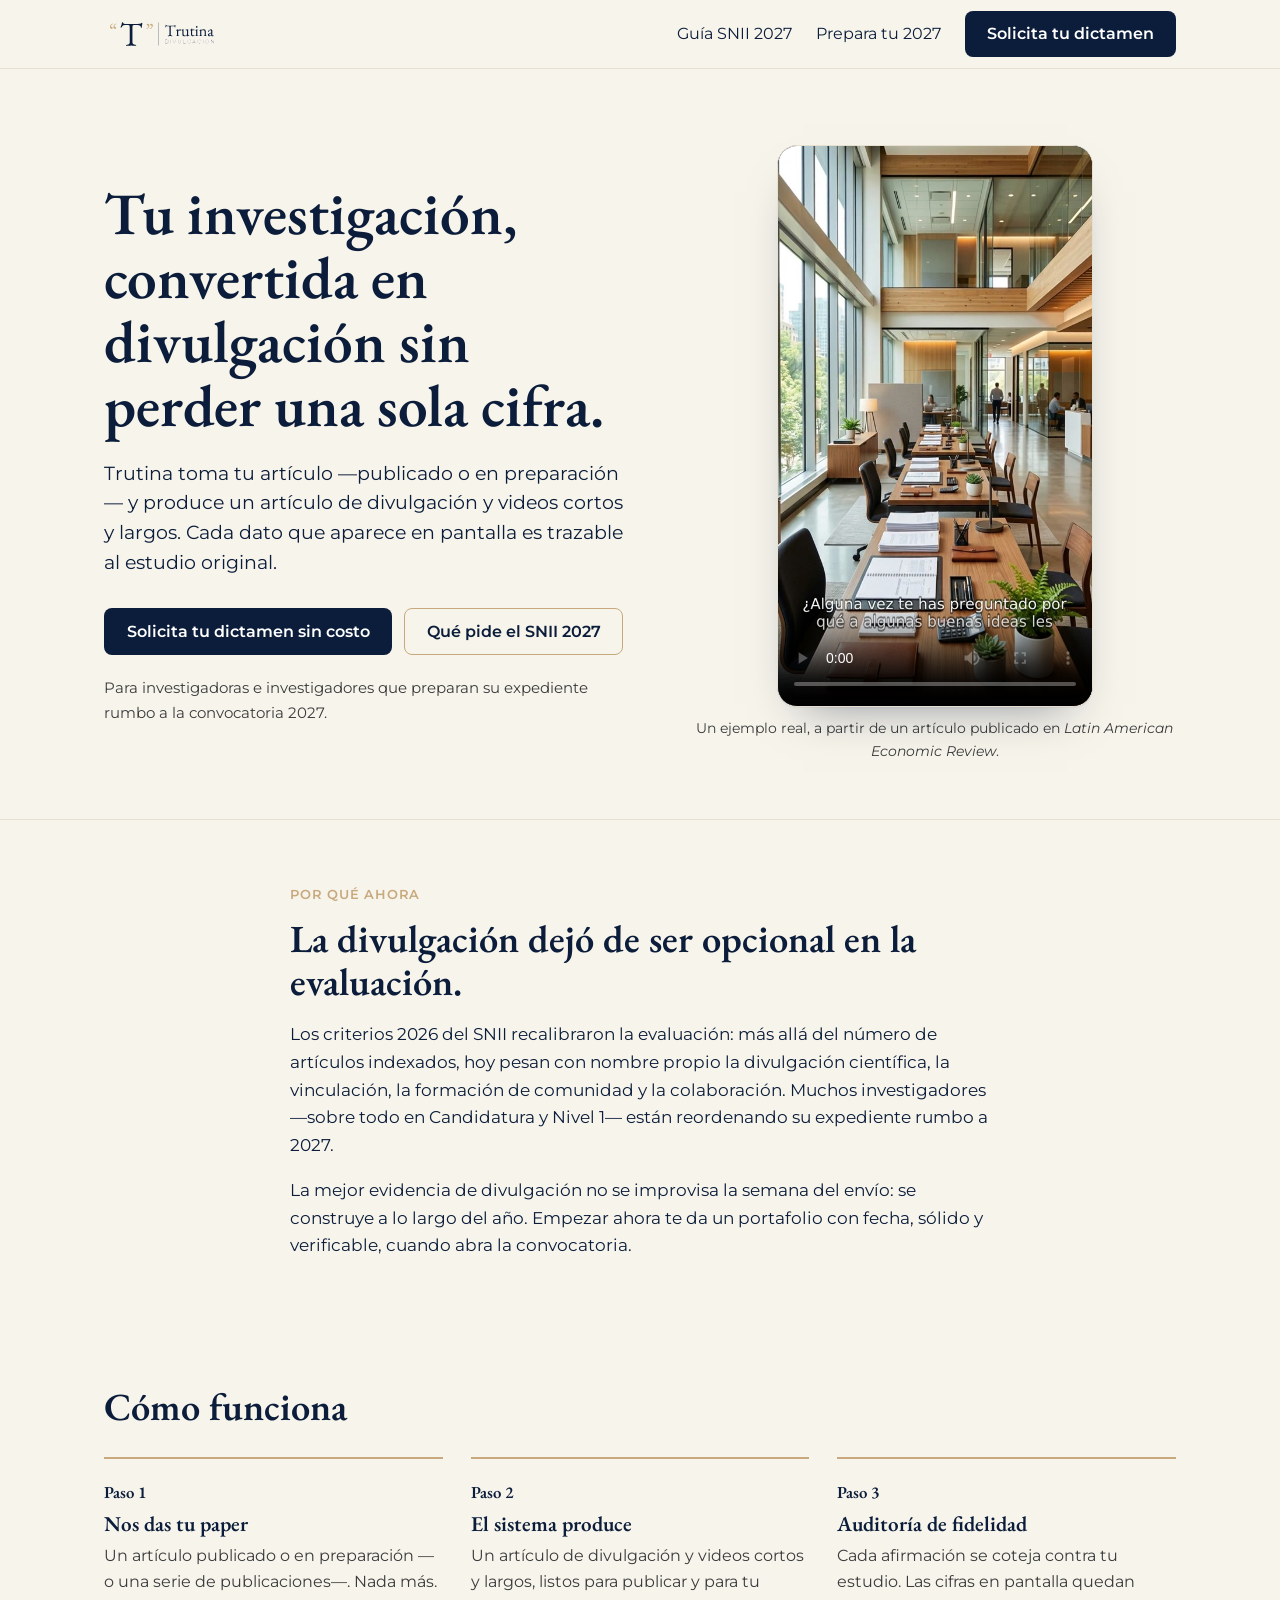
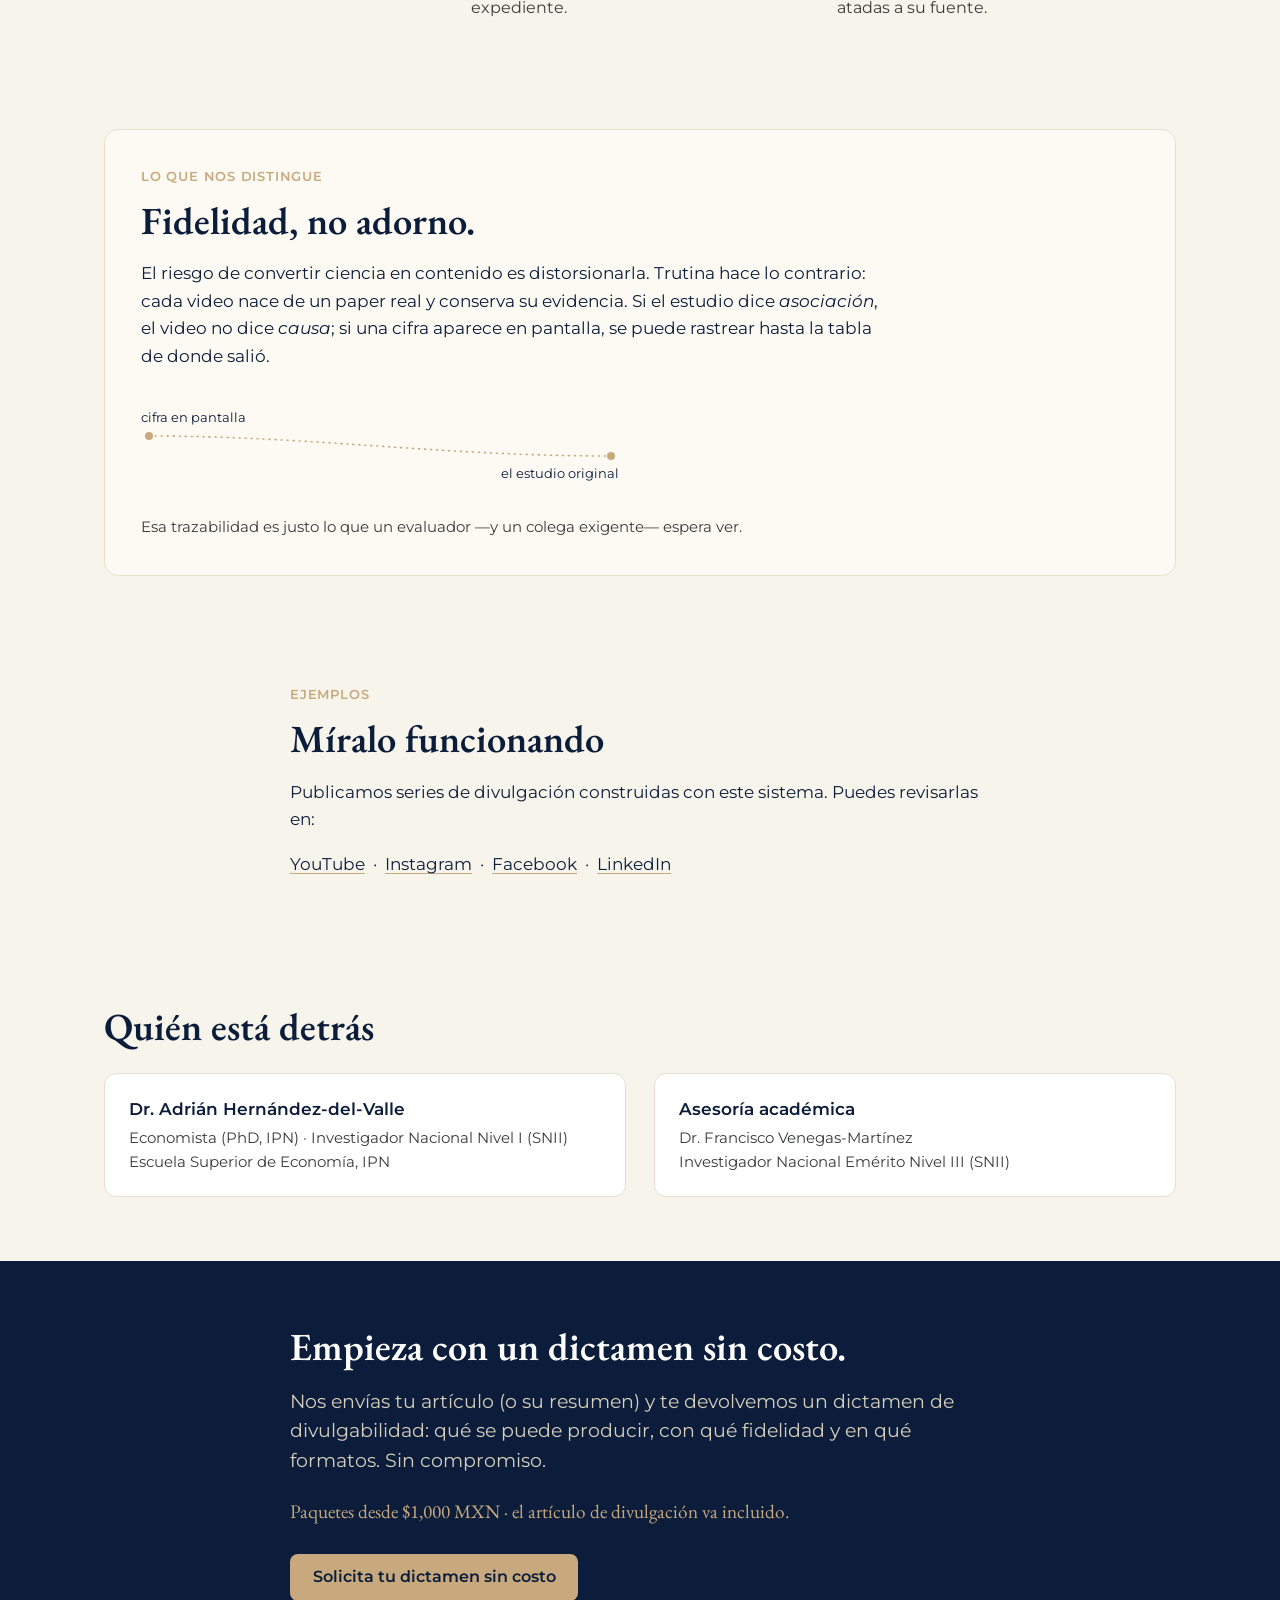
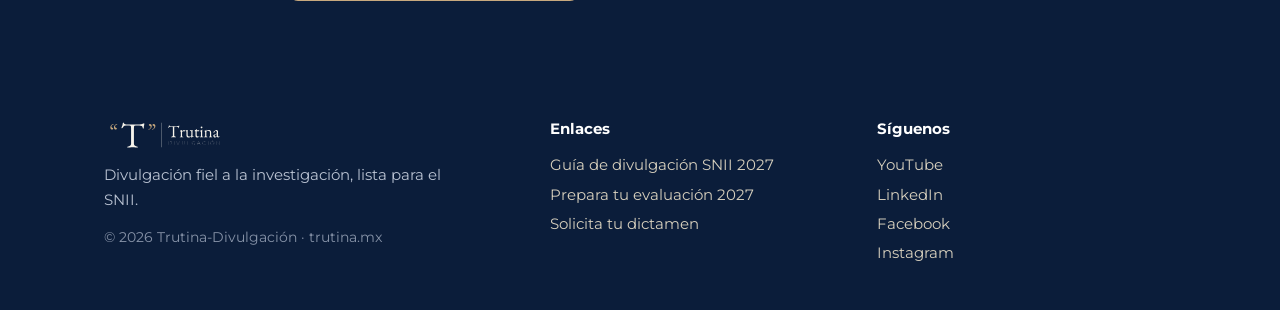
==== commit f7e73751: "Add files via upload 3a actualizacion de la página con logo y brand package correcto" ====
--- a/index.html
+++ b/index.html
@@ -14,8 +14,8 @@
 <link rel="preconnect" href="https://fonts.googleapis.com">
 <link rel="preconnect" href="https://fonts.gstatic.com" crossorigin>
 <link href="https://fonts.googleapis.com/css2?family=EB+Garamond:wght@500;600&family=Montserrat:wght@400;500;600&display=swap" rel="stylesheet">
-<link rel="icon" type="image/png" sizes="512x512" href="assets/favicon-512.png">
-<link rel="icon" type="image/png" sizes="192x192" href="assets/favicon-192.png">
+<link rel="icon" type="image/png" sizes="512x512" href="favicon-512.png">
+<link rel="icon" type="image/png" sizes="192x192" href="favicon-192.png">
 <link rel="stylesheet" href="styles.css">
 </head>
 <body>
@@ -24,7 +24,7 @@
 <header class="site-head">
   <div class="wrap">
     <a class="brand" href="/" aria-label="Trutina-Divulgación, inicio">
-      <img src="assets/logo-horizontal.svg" alt="Trutina-Divulgación" width="210">
+      <img src="logo-horizontal.svg" alt="Trutina-Divulgación" width="210">
     </a>
     <nav class="nav" aria-label="Principal">
       <a class="navlink" href="guia-divulgacion-snii-2027.html">Guía SNII 2027</a>
@@ -164,7 +164,7 @@
 <footer class="site-foot">
   <div class="wrap">
     <div>
-      <img class="fbrand-logo" src="assets/logo-horizontal-dark.svg" alt="Trutina-Divulgación">
+      <img class="fbrand-logo" src="logo-horizontal-dark.svg" alt="Trutina-Divulgación">
       <p style="margin:0;max-width:34ch">Divulgación fiel a la investigación, lista para el SNII.</p>
       <p class="fine">© 2026 Trutina-Divulgación · trutina.mx</p>
     </div>
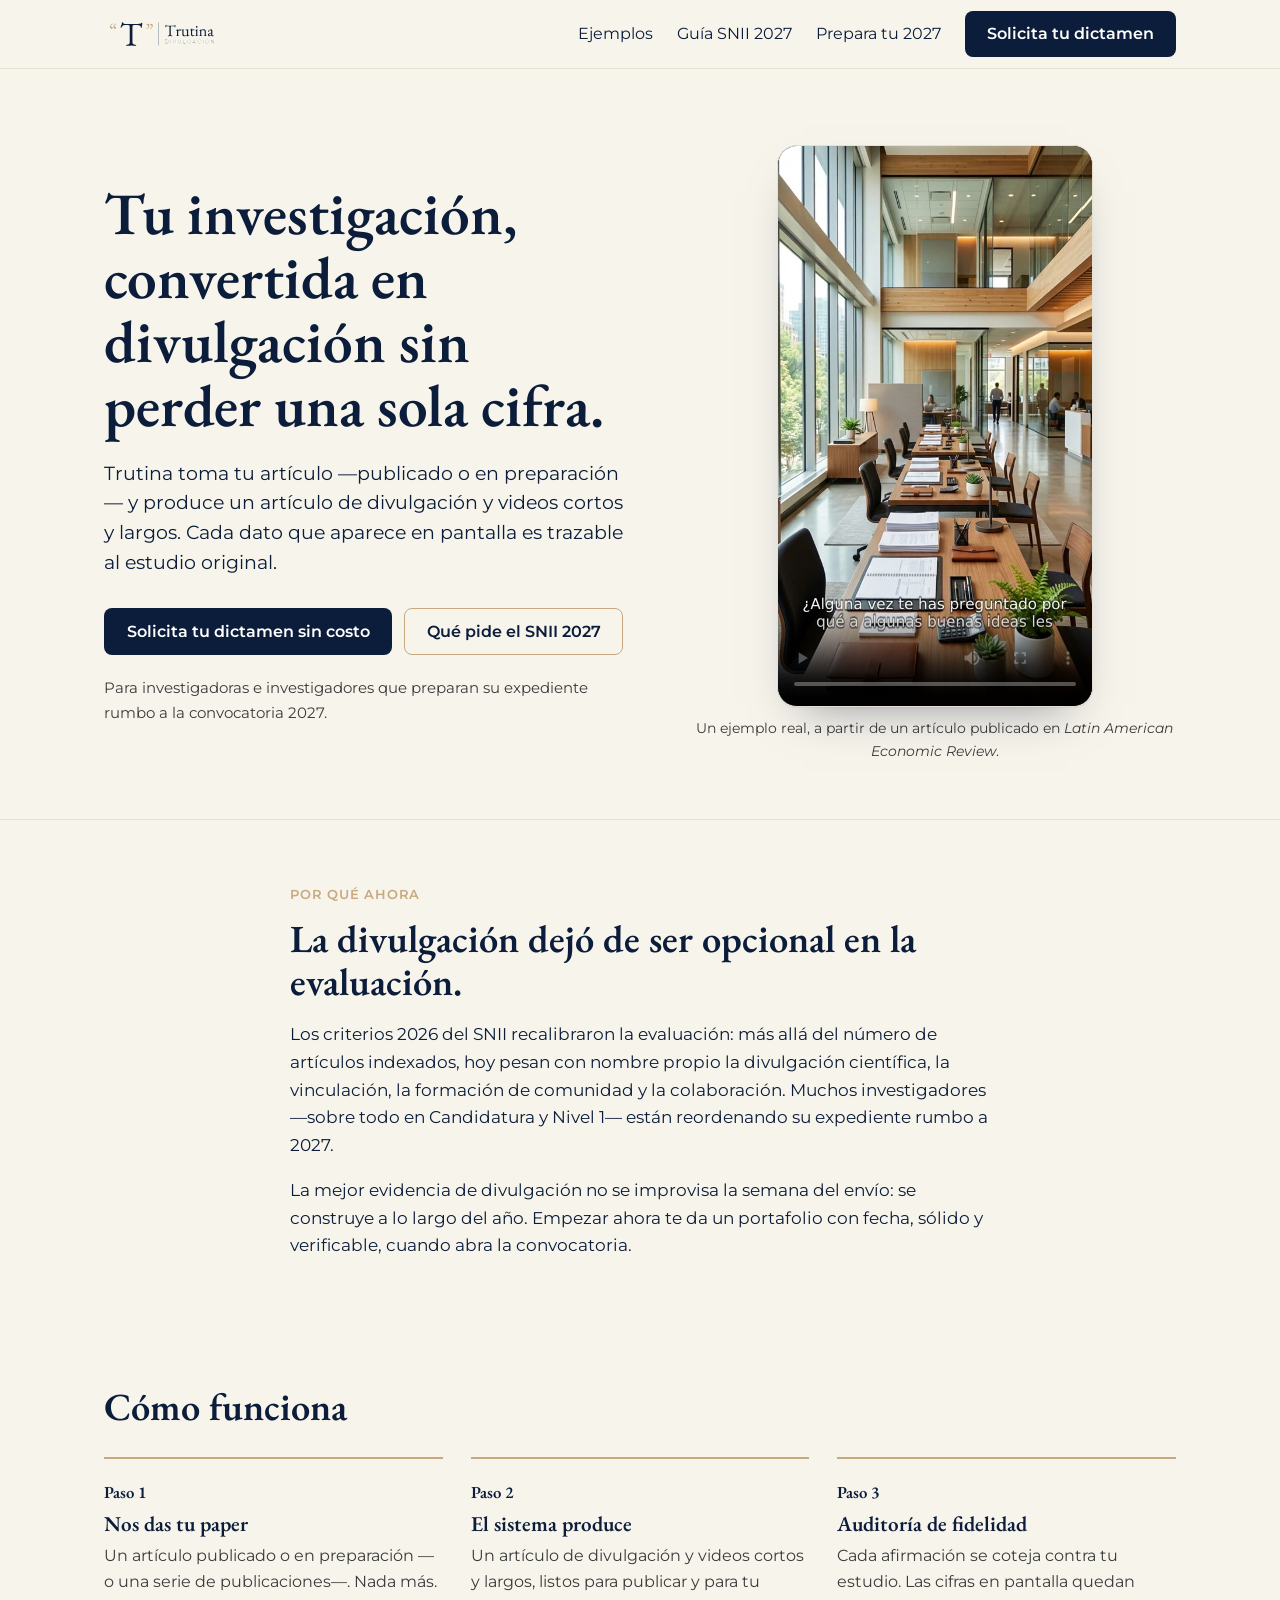
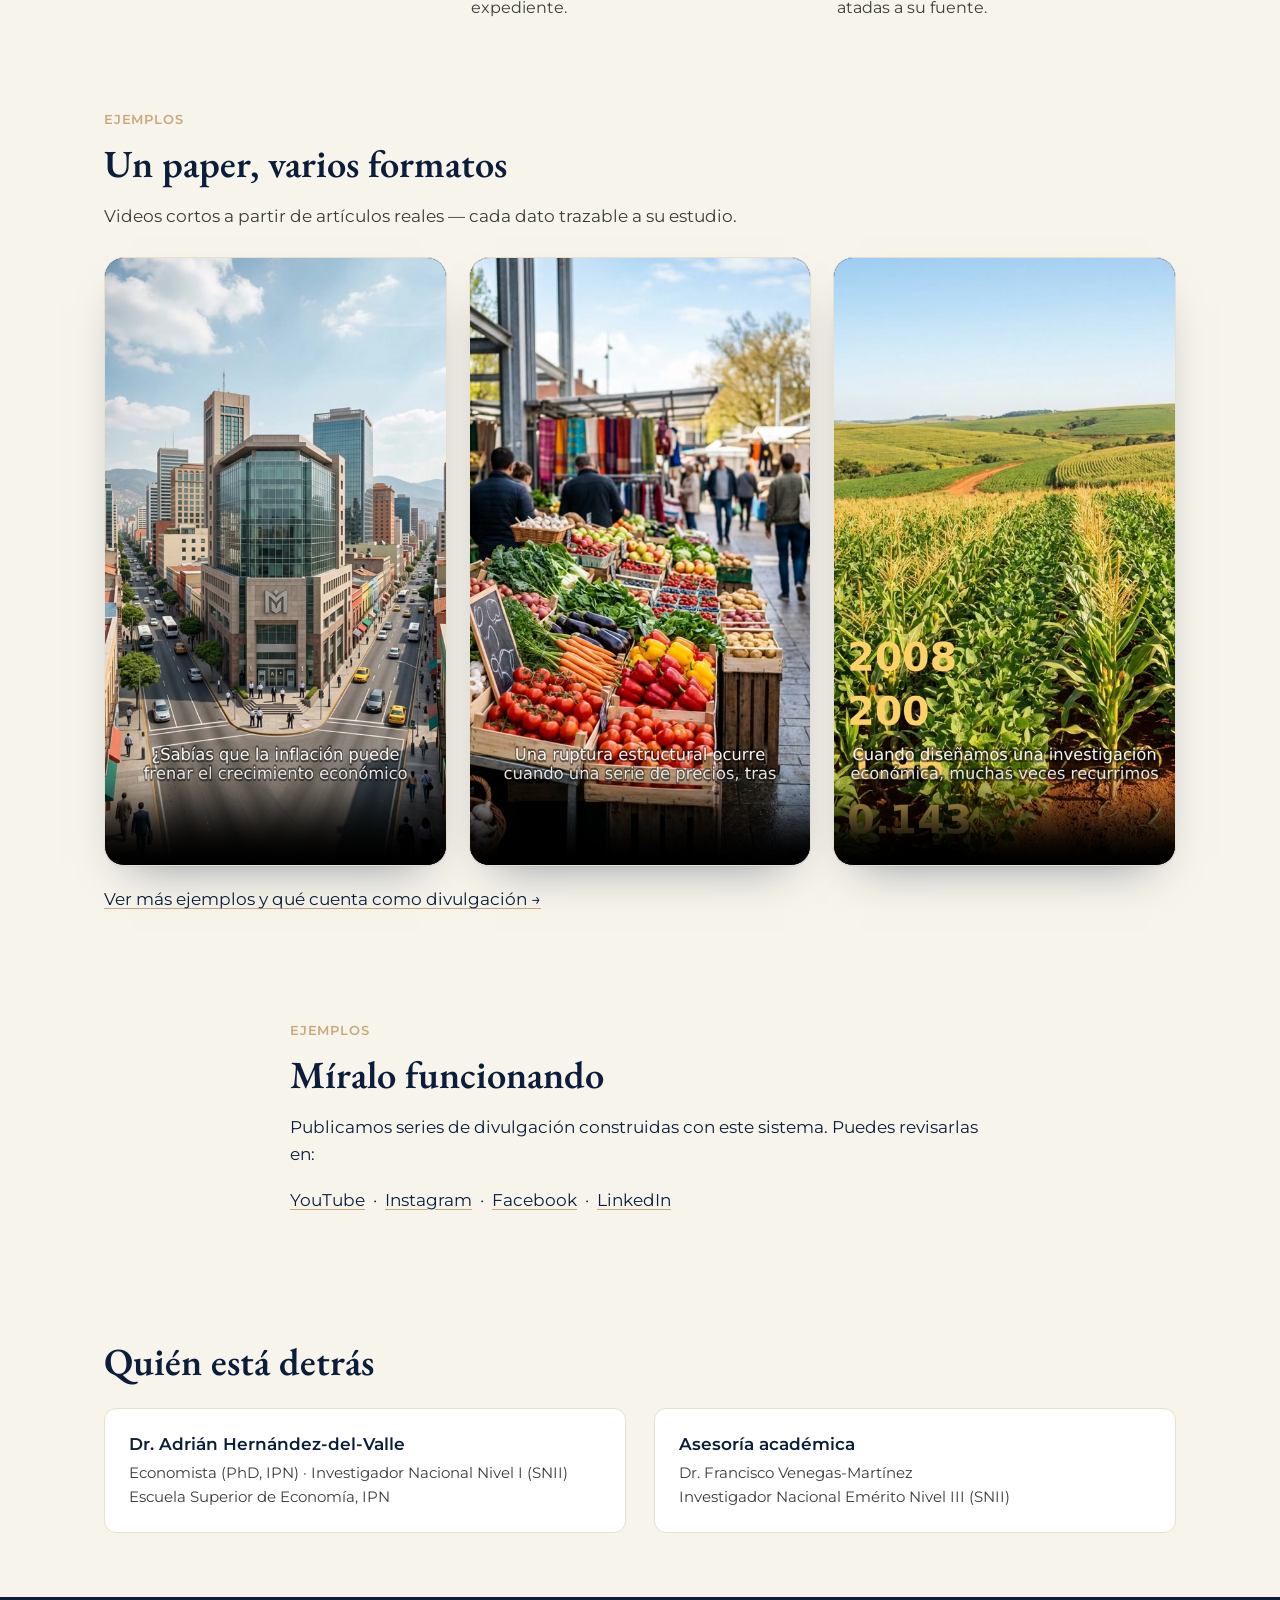
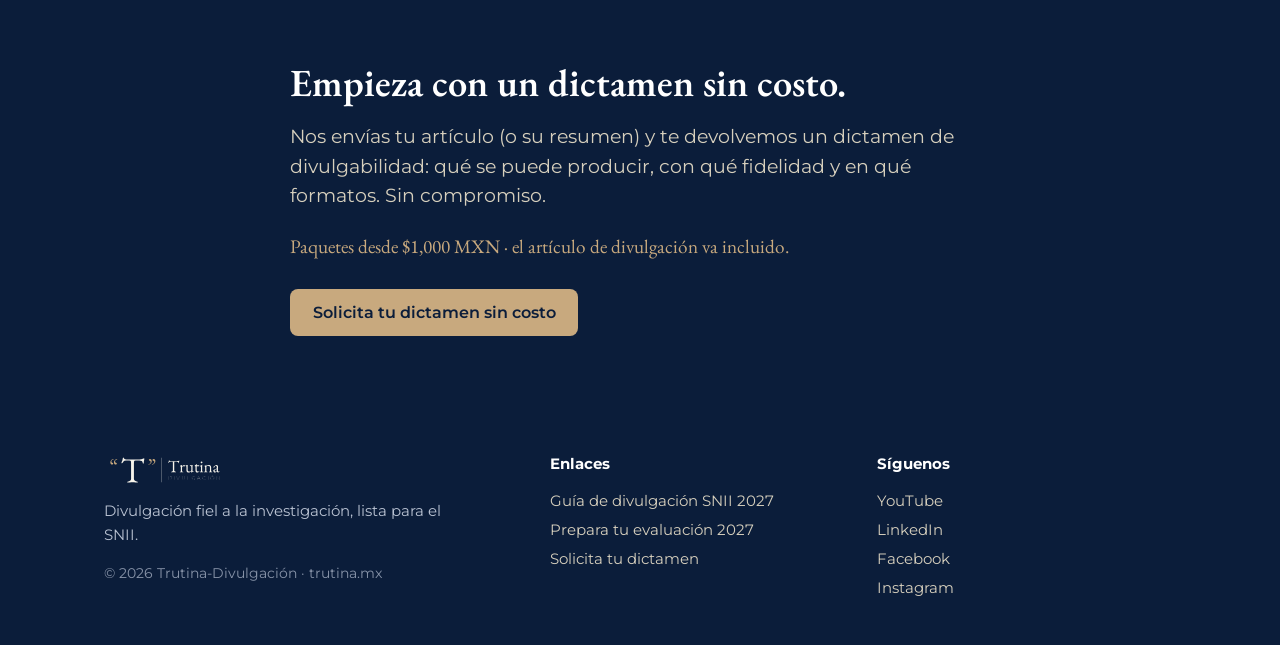
==== commit 5c9328e5: "Update index.html Agregar videos cortos" ====
--- a/index.html
+++ b/index.html
@@ -27,8 +27,9 @@
       <img src="logo-horizontal.svg" alt="Trutina-Divulgación" width="210">
     </a>
     <nav class="nav" aria-label="Principal">
+      <a class="navlink" href="que-cuenta-como-divulgacion-snii.html#ejemplos">Ejemplos</a>
       <a class="navlink" href="guia-divulgacion-snii-2027.html">Guía SNII 2027</a>
-      <a class="navlink" href="no-renovados-2027.html">Prepara tu 2027</a>
+      <a class="navlink" href="no-renovados-2027.html">Prepara tu 2027</a>      
       <a class="btn btn-primary cta" href="mailto:trutina.divulgacion@gmail.com?subject=Solicito%20mi%20dictamen%20de%20divulgabilidad&body=Hola%2C%20me%20interesa%20el%20dictamen%20de%20divulgabilidad%20sin%20costo.%0D%0A%0D%0ANombre%3A%0D%0AInstituci%C3%B3n%3A%0D%0A%C3%81rea%20SNII%3A%0D%0AT%C3%ADtulo%20del%20art%C3%ADculo%20(publicado%20o%20en%20preparaci%C3%B3n)%3A%0D%0A(Adjunto%20el%20PDF%20o%20el%20enlace)">Solicita tu dictamen</a>
     </nav>
   </div>
@@ -97,23 +98,20 @@
 </section>
 
 <!-- FIDELITY -->
-<section>
+<!-- EXAMPLES STRIP -->
+<section class="section-tight" id="ejemplos">
   <div class="wrap">
-    <div class="panel">
-      <div class="prose">
-        <p class="kicker">Lo que nos distingue</p>
-        <h2>Fidelidad, no adorno.</h2>
-        <p>El riesgo de convertir ciencia en contenido es distorsionarla. Trutina hace lo contrario: cada video nace de un paper real y conserva su evidencia. Si el estudio dice <em>asociación</em>, el video no dice <em>causa</em>; si una cifra aparece en pantalla, se puede rastrear hasta la tabla de donde salió.</p>
-      </div>
-      <svg class="tether" viewBox="0 0 520 92" fill="none" aria-hidden="true">
-        <text x="0" y="26" font-family="Montserrat, sans-serif" font-size="13" fill="#0B1D3A">cifra en pantalla</text>
-        <text x="360" y="82" font-family="Montserrat, sans-serif" font-size="13" fill="#0B1D3A">el estudio original</text>
-        <circle cx="8" cy="40" r="4" fill="#C8A97E"/>
-        <circle cx="470" cy="60" r="4" fill="#C8A97E"/>
-        <path d="M8 40 C 170 40, 300 60, 470 60" stroke="#C8A97E" stroke-width="1.6" stroke-dasharray="1 5" stroke-linecap="round"/>
-      </svg>
-      <p class="muted" style="margin:14px 0 0;font-size:.95rem">Esa trazabilidad es justo lo que un evaluador &mdash;y un colega exigente&mdash; espera ver.</p>
+    <div class="prose">
+      <p class="kicker">Ejemplos</p>
+      <h2>Un paper, varios formatos</h2>
+      <p class="muted">Videos cortos a partir de artículos reales &mdash; cada dato trazable a su estudio.</p>
     </div>
+    <div class="gallery">
+      <div class="video-portrait"><video controls playsinline preload="none" poster="poster-s1.jpg"><source src="short-1.mp4" type="video/mp4"></video></div>
+      <div class="video-portrait"><video controls playsinline preload="none" poster="poster-s2.jpg"><source src="short-2.mp4" type="video/mp4"></video></div>
+      <div class="video-portrait"><video controls playsinline preload="none" poster="poster-s3.jpg"><source src="short-3.mp4" type="video/mp4"></video></div>
+    </div>
+    <p style="margin-top:1.2em"><a href="que-cuenta-como-divulgacion-snii.html#ejemplos">Ver más ejemplos y qué cuenta como divulgación &rarr;</a></p>
   </div>
 </section>
 
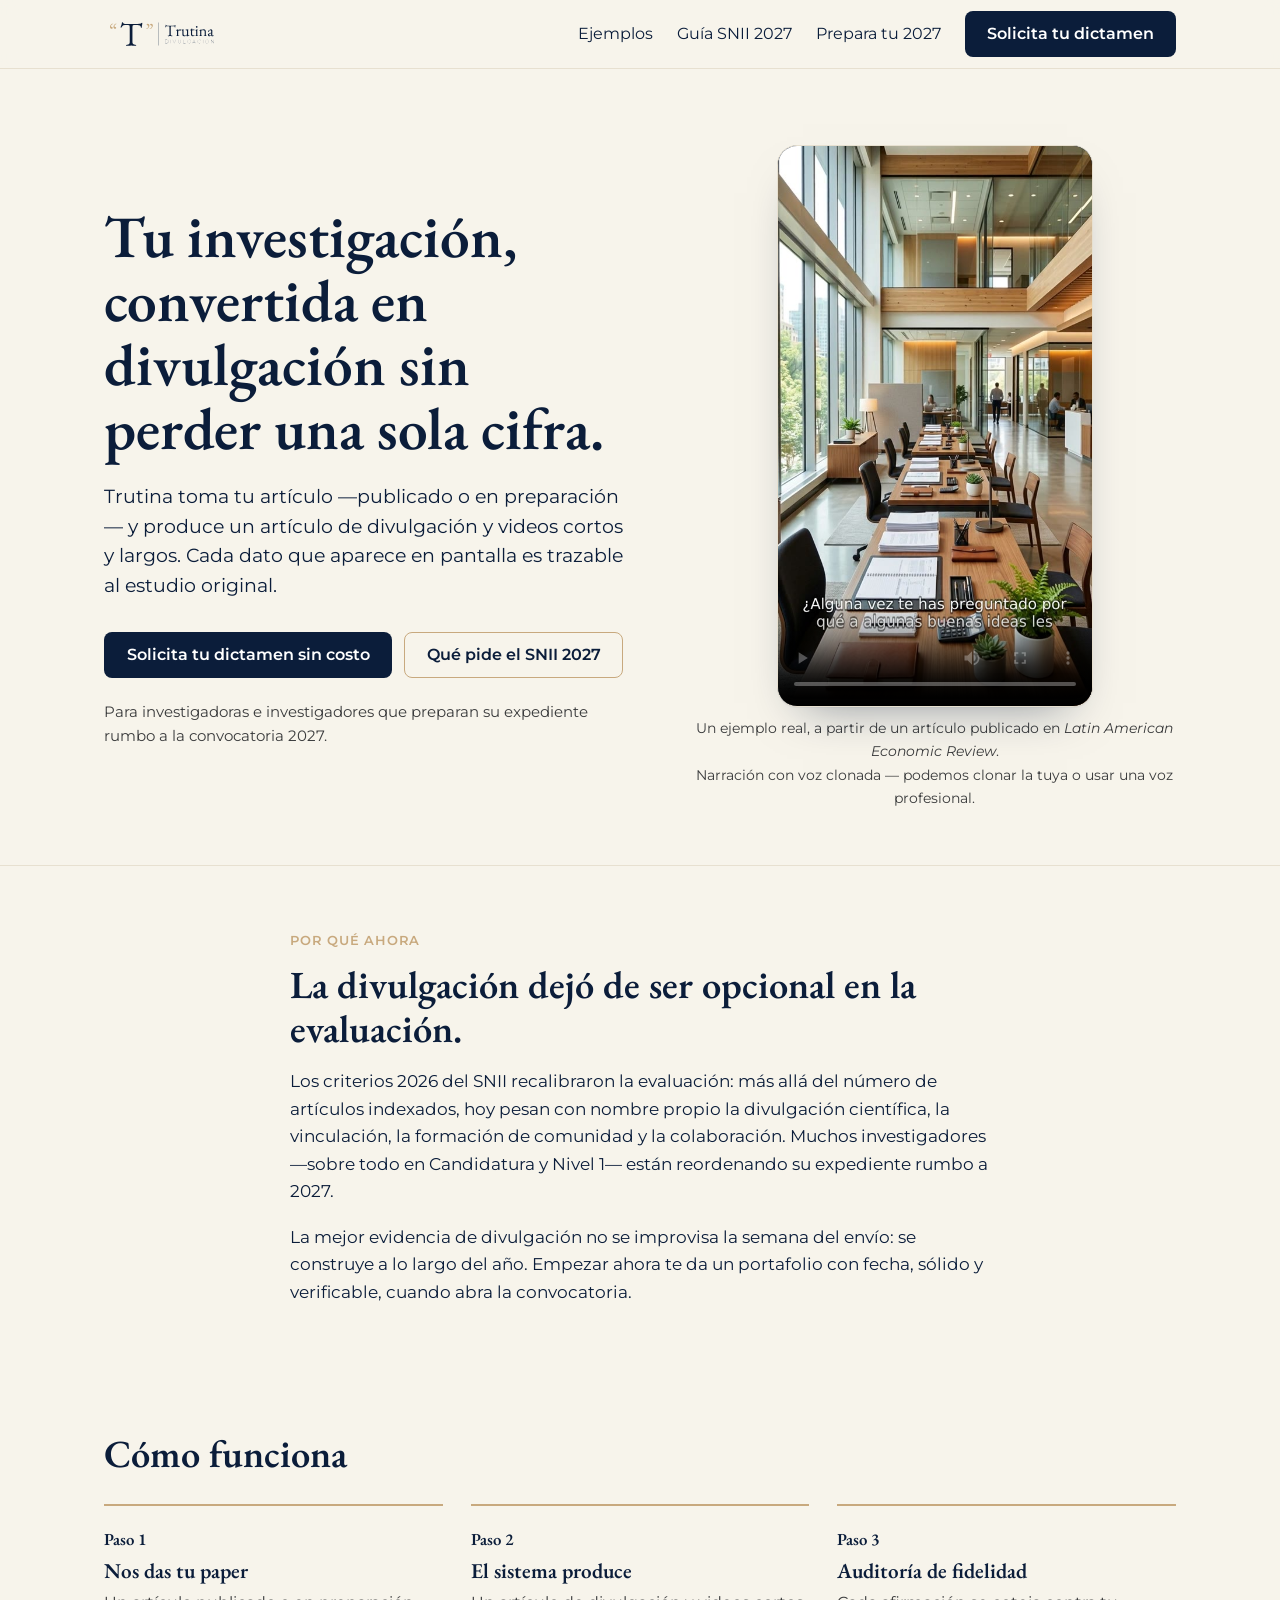
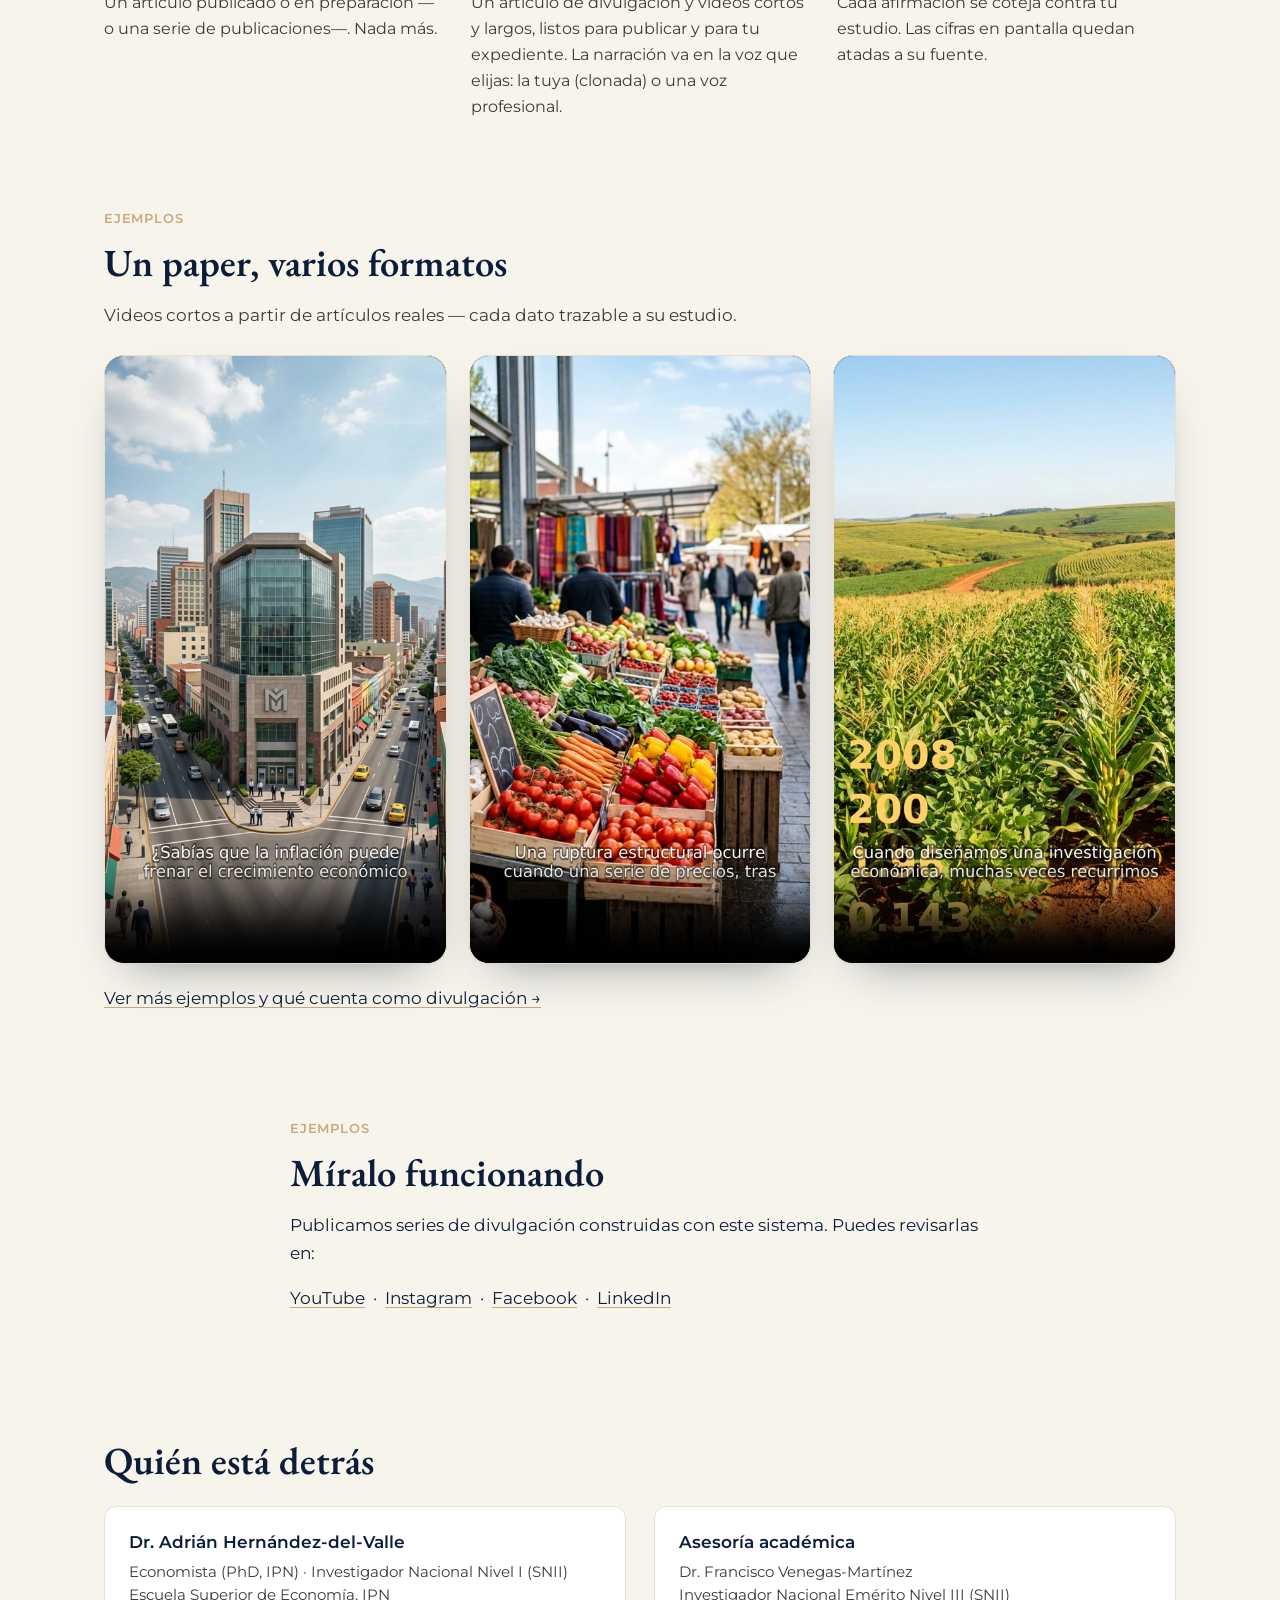
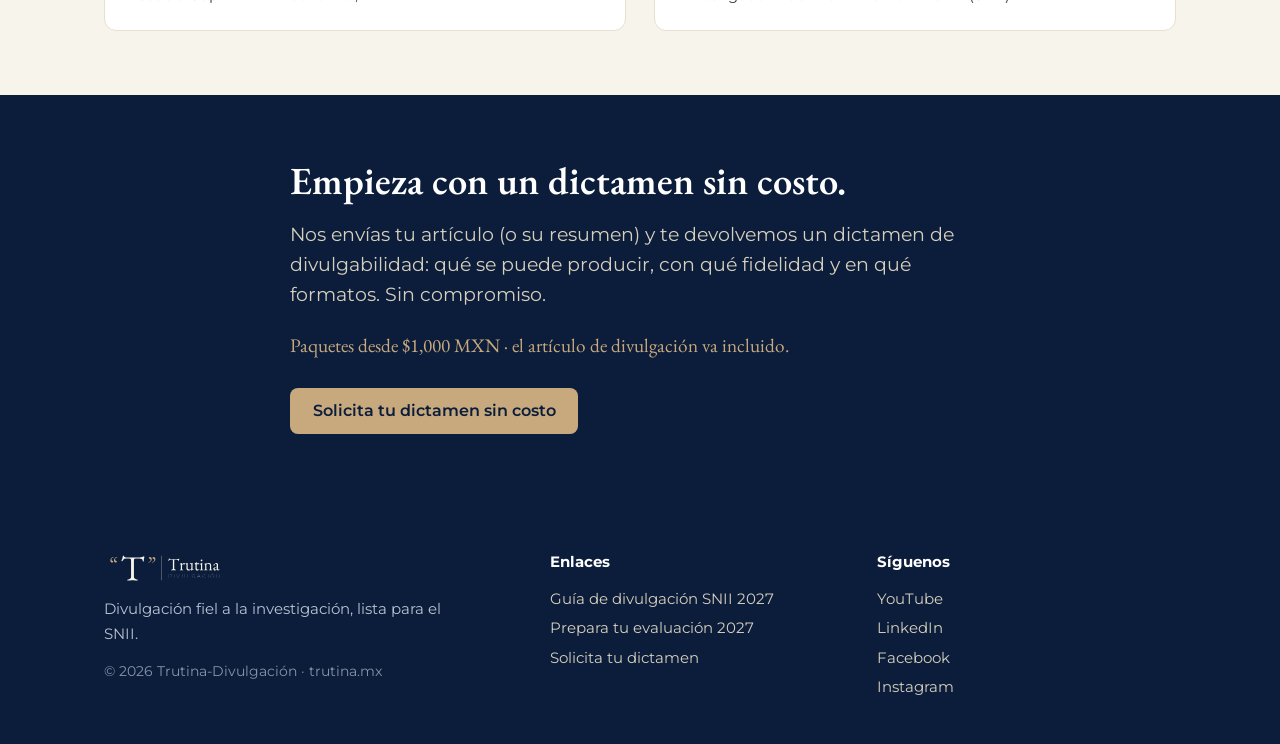
==== commit 3727d3de: "Update index.html Voz clonada faltaba en descripción" ====
--- a/index.html
+++ b/index.html
@@ -56,7 +56,7 @@
           Tu navegador no puede reproducir este video.
         </video>
       </div>
-      <p class="video-cap" style="text-align:center">Un ejemplo real, a partir de un artículo publicado en <em>Latin American Economic Review</em>.</p>
+      <p class="video-cap" style="text-align:center">Un ejemplo real, a partir de un artículo publicado en <em>Latin American Economic Review</em>.<br>Narración con voz clonada &mdash; podemos clonar la tuya o usar una voz profesional.</p>
     </div>
   </div>
 </section>
@@ -86,7 +86,7 @@
       <div class="step">
         <span class="n">Paso 2</span>
         <h3>El sistema produce</h3>
-        <p>Un artículo de divulgación y videos cortos y largos, listos para publicar y para tu expediente.</p>
+        <p>Un artículo de divulgación y videos cortos y largos, listos para publicar y para tu expediente. La narración va en la voz que elijas: la tuya (clonada) o una voz profesional.</p>
       </div>
       <div class="step">
         <span class="n">Paso 3</span>
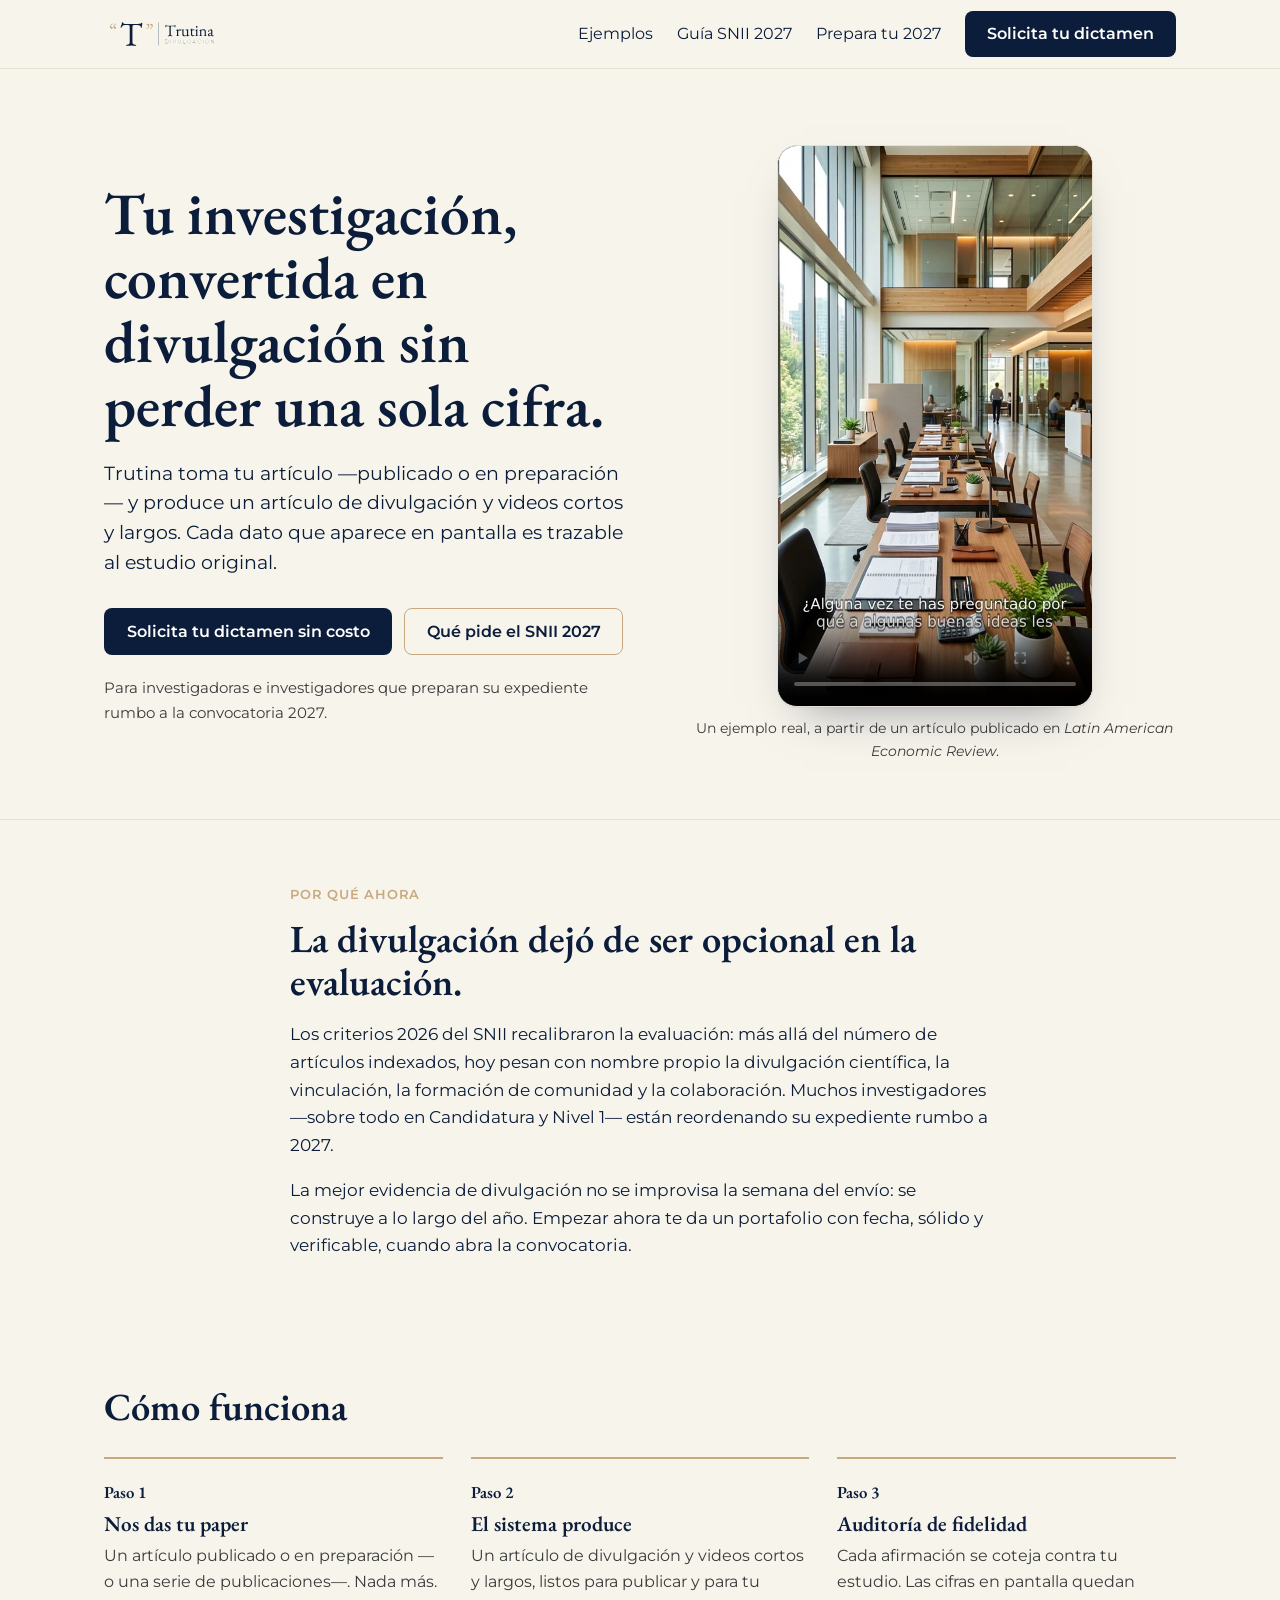
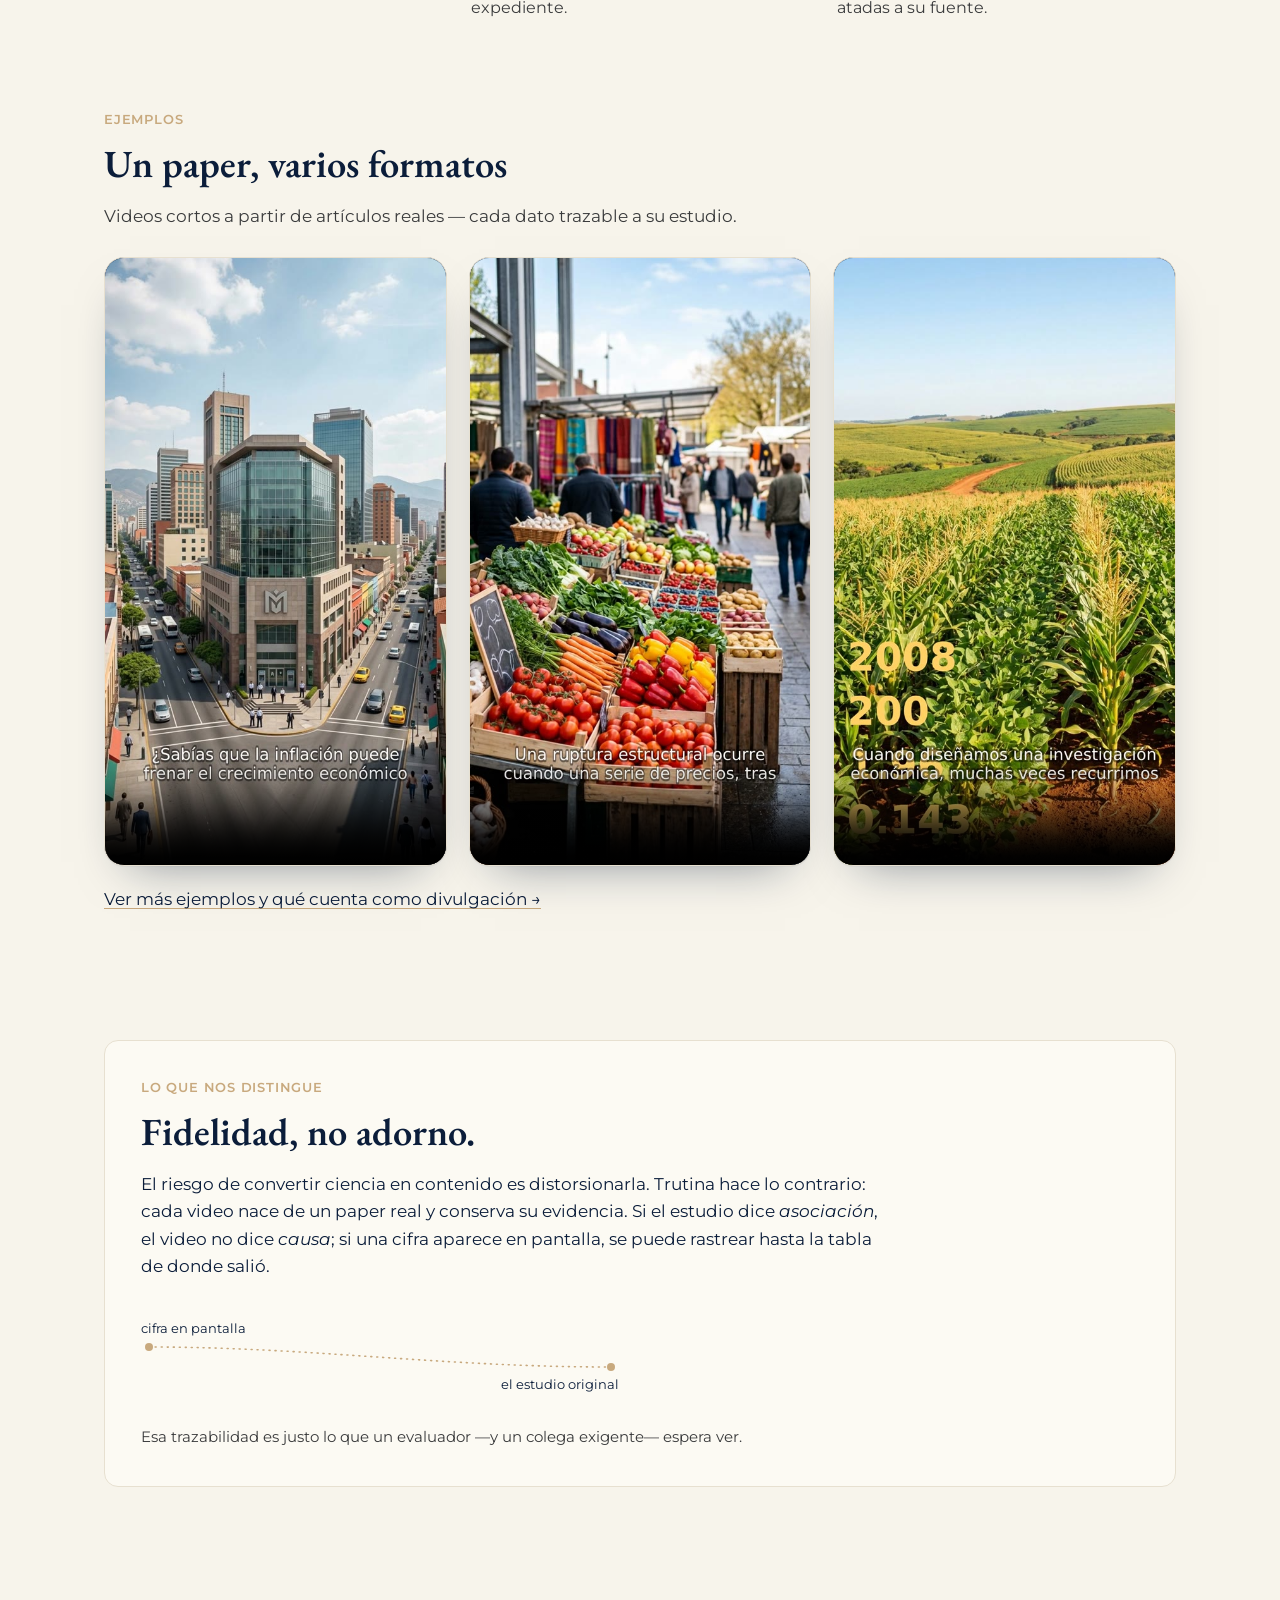
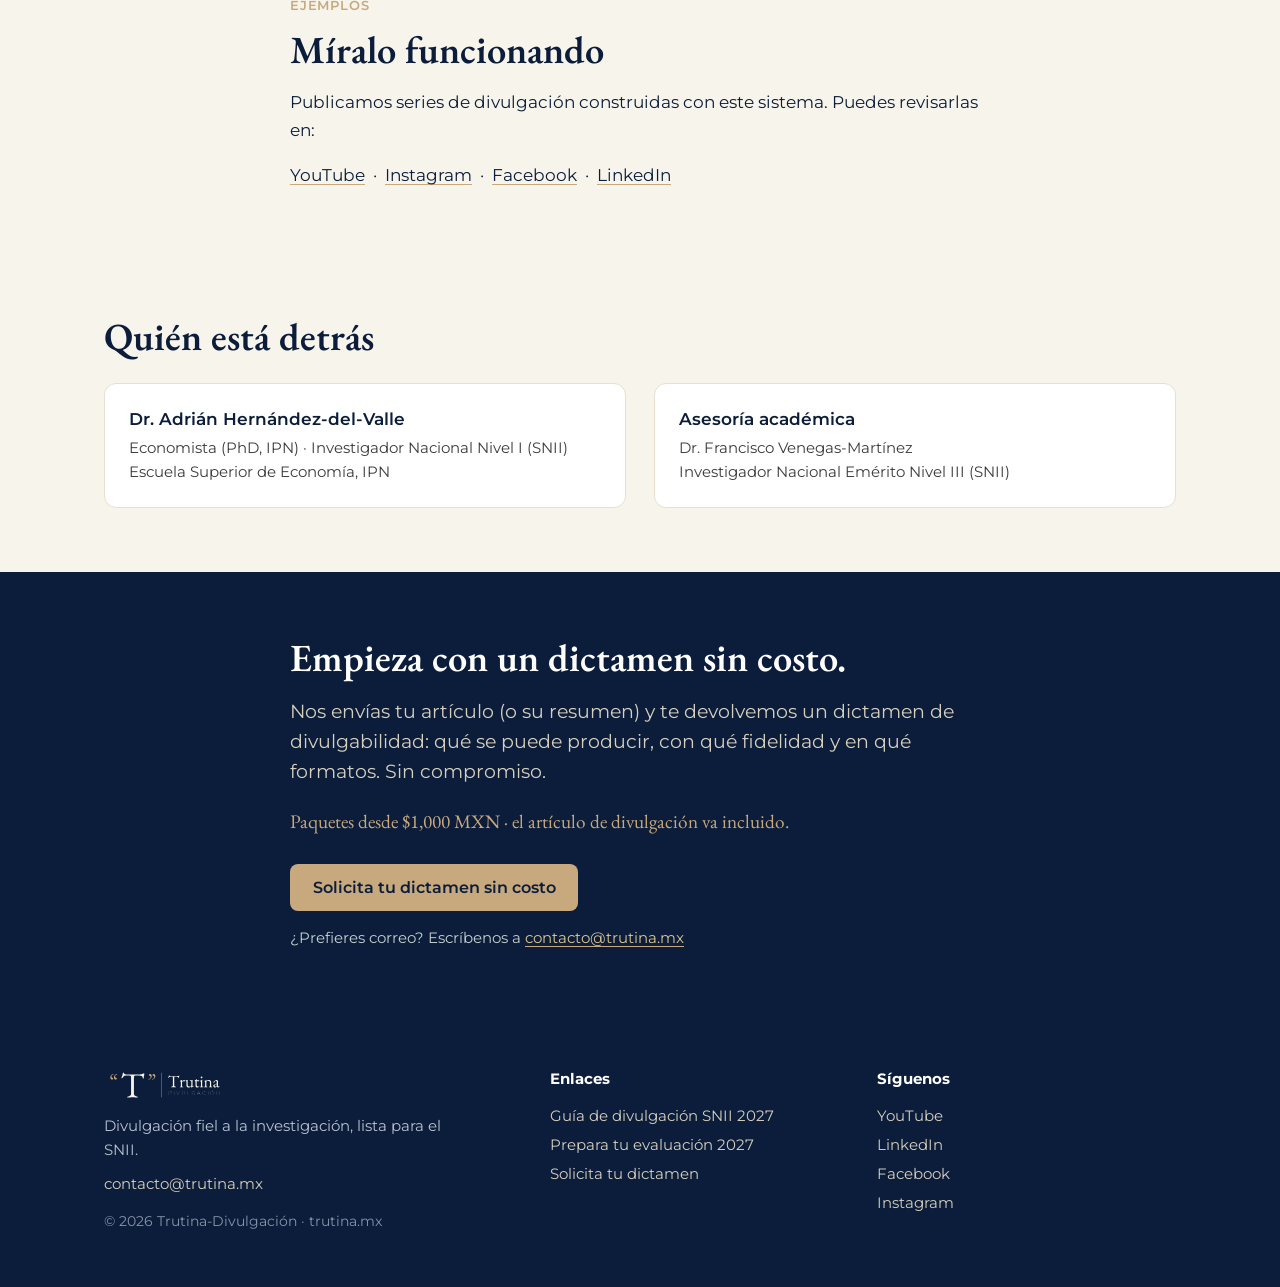
==== commit 5e22c7ea: "Add files via upload Actualización a contacto@trutina.mx más Google form más Google sheet" ====
--- a/index.html
+++ b/index.html
@@ -29,8 +29,8 @@
     <nav class="nav" aria-label="Principal">
       <a class="navlink" href="que-cuenta-como-divulgacion-snii.html#ejemplos">Ejemplos</a>
       <a class="navlink" href="guia-divulgacion-snii-2027.html">Guía SNII 2027</a>
-      <a class="navlink" href="no-renovados-2027.html">Prepara tu 2027</a>      
-      <a class="btn btn-primary cta" href="mailto:trutina.divulgacion@gmail.com?subject=Solicito%20mi%20dictamen%20de%20divulgabilidad&body=Hola%2C%20me%20interesa%20el%20dictamen%20de%20divulgabilidad%20sin%20costo.%0D%0A%0D%0ANombre%3A%0D%0AInstituci%C3%B3n%3A%0D%0A%C3%81rea%20SNII%3A%0D%0AT%C3%ADtulo%20del%20art%C3%ADculo%20(publicado%20o%20en%20preparaci%C3%B3n)%3A%0D%0A(Adjunto%20el%20PDF%20o%20el%20enlace)">Solicita tu dictamen</a>
+      <a class="navlink" href="no-renovados-2027.html">Prepara tu 2027</a>
+      <a class="btn btn-primary cta" href="https://docs.google.com/forms/d/e/1FAIpQLSewDv8B6CeYx_tbN5dP7ZryNakS0a-rOYEB_XTIBoEqdU7RLg/viewform" target="_blank" rel="noopener">Solicita tu dictamen</a>
     </nav>
   </div>
 </header>
@@ -44,7 +44,7 @@
       <h1>Tu investigación, convertida en divulgación sin perder una sola cifra.</h1>
       <p class="lead">Trutina toma tu artículo &mdash;publicado o en preparación&mdash; y produce un artículo de divulgación y videos cortos y largos. Cada dato que aparece en pantalla es trazable al estudio original.</p>
       <div class="hero-actions">
-        <a class="btn btn-primary" href="mailto:trutina.divulgacion@gmail.com?subject=Solicito%20mi%20dictamen%20de%20divulgabilidad&body=Hola%2C%20me%20interesa%20el%20dictamen%20de%20divulgabilidad%20sin%20costo.%0D%0A%0D%0ANombre%3A%0D%0AInstituci%C3%B3n%3A%0D%0A%C3%81rea%20SNII%3A%0D%0AT%C3%ADtulo%20del%20art%C3%ADculo%20(publicado%20o%20en%20preparaci%C3%B3n)%3A%0D%0A(Adjunto%20el%20PDF%20o%20el%20enlace)">Solicita tu dictamen sin costo</a>
+        <a class="btn btn-primary" href="https://docs.google.com/forms/d/e/1FAIpQLSewDv8B6CeYx_tbN5dP7ZryNakS0a-rOYEB_XTIBoEqdU7RLg/viewform" target="_blank" rel="noopener">Solicita tu dictamen sin costo</a>
         <a class="btn btn-ghost" href="guia-divulgacion-snii-2027.html">Qué pide el SNII 2027</a>
       </div>
       <p class="hero-note">Para investigadoras e investigadores que preparan su expediente rumbo a la convocatoria 2027.</p>
@@ -56,7 +56,7 @@
           Tu navegador no puede reproducir este video.
         </video>
       </div>
-      <p class="video-cap" style="text-align:center">Un ejemplo real, a partir de un artículo publicado en <em>Latin American Economic Review</em>.<br>Narración con voz clonada &mdash; podemos clonar la tuya o usar una voz profesional.</p>
+      <p class="video-cap" style="text-align:center">Un ejemplo real, a partir de un artículo publicado en <em>Latin American Economic Review</em>.</p>
     </div>
   </div>
 </section>
@@ -86,7 +86,7 @@
       <div class="step">
         <span class="n">Paso 2</span>
         <h3>El sistema produce</h3>
-        <p>Un artículo de divulgación y videos cortos y largos, listos para publicar y para tu expediente. La narración va en la voz que elijas: la tuya (clonada) o una voz profesional.</p>
+        <p>Un artículo de divulgación y videos cortos y largos, listos para publicar y para tu expediente.</p>
       </div>
       <div class="step">
         <span class="n">Paso 3</span>
@@ -97,7 +97,6 @@
   </div>
 </section>
 
-<!-- FIDELITY -->
 <!-- EXAMPLES STRIP -->
 <section class="section-tight" id="ejemplos">
   <div class="wrap">
@@ -112,6 +111,27 @@
       <div class="video-portrait"><video controls playsinline preload="none" poster="poster-s3.jpg"><source src="short-3.mp4" type="video/mp4"></video></div>
     </div>
     <p style="margin-top:1.2em"><a href="que-cuenta-como-divulgacion-snii.html#ejemplos">Ver más ejemplos y qué cuenta como divulgación &rarr;</a></p>
+  </div>
+</section>
+
+<!-- FIDELITY -->
+<section>
+  <div class="wrap">
+    <div class="panel">
+      <div class="prose">
+        <p class="kicker">Lo que nos distingue</p>
+        <h2>Fidelidad, no adorno.</h2>
+        <p>El riesgo de convertir ciencia en contenido es distorsionarla. Trutina hace lo contrario: cada video nace de un paper real y conserva su evidencia. Si el estudio dice <em>asociación</em>, el video no dice <em>causa</em>; si una cifra aparece en pantalla, se puede rastrear hasta la tabla de donde salió.</p>
+      </div>
+      <svg class="tether" viewBox="0 0 520 92" fill="none" aria-hidden="true">
+        <text x="0" y="26" font-family="Montserrat, sans-serif" font-size="13" fill="#0B1D3A">cifra en pantalla</text>
+        <text x="360" y="82" font-family="Montserrat, sans-serif" font-size="13" fill="#0B1D3A">el estudio original</text>
+        <circle cx="8" cy="40" r="4" fill="#C8A97E"/>
+        <circle cx="470" cy="60" r="4" fill="#C8A97E"/>
+        <path d="M8 40 C 170 40, 300 60, 470 60" stroke="#C8A97E" stroke-width="1.6" stroke-dasharray="1 5" stroke-linecap="round"/>
+      </svg>
+      <p class="muted" style="margin:14px 0 0;font-size:.95rem">Esa trazabilidad es justo lo que un evaluador &mdash;y un colega exigente&mdash; espera ver.</p>
+    </div>
   </div>
 </section>
 
@@ -153,7 +173,8 @@
     <h2>Empieza con un dictamen sin costo.</h2>
     <p class="lead">Nos envías tu artículo (o su resumen) y te devolvemos un dictamen de divulgabilidad: qué se puede producir, con qué fidelidad y en qué formatos. Sin compromiso.</p>
     <p class="price">Paquetes desde $1,000 MXN · el artículo de divulgación va incluido.</p>
-    <a class="btn btn-primary" href="mailto:trutina.divulgacion@gmail.com?subject=Solicito%20mi%20dictamen%20de%20divulgabilidad&body=Hola%2C%20me%20interesa%20el%20dictamen%20de%20divulgabilidad%20sin%20costo.%0D%0A%0D%0ANombre%3A%0D%0AInstituci%C3%B3n%3A%0D%0A%C3%81rea%20SNII%3A%0D%0AT%C3%ADtulo%20del%20art%C3%ADculo%20(publicado%20o%20en%20preparaci%C3%B3n)%3A%0D%0A(Adjunto%20el%20PDF%20o%20el%20enlace)">Solicita tu dictamen sin costo</a>
+    <a class="btn btn-primary" href="https://docs.google.com/forms/d/e/1FAIpQLSewDv8B6CeYx_tbN5dP7ZryNakS0a-rOYEB_XTIBoEqdU7RLg/viewform" target="_blank" rel="noopener">Solicita tu dictamen sin costo</a>
+    <p style="margin:1em 0 0;font-size:.95rem;color:#C4D0D0">¿Prefieres correo? Escríbenos a <a href="mailto:contacto@trutina.mx" style="color:#DCC790">contacto@trutina.mx</a></p>
   </div>
 </section>
 
@@ -164,13 +185,14 @@
     <div>
       <img class="fbrand-logo" src="logo-horizontal-dark.svg" alt="Trutina-Divulgación">
       <p style="margin:0;max-width:34ch">Divulgación fiel a la investigación, lista para el SNII.</p>
+      <p style="margin:.6em 0 0"><a href="mailto:contacto@trutina.mx">contacto@trutina.mx</a></p>
       <p class="fine">© 2026 Trutina-Divulgación · trutina.mx</p>
     </div>
     <div>
       <h4>Enlaces</h4>
       <a href="guia-divulgacion-snii-2027.html">Guía de divulgación SNII 2027</a>
       <a href="no-renovados-2027.html">Prepara tu evaluación 2027</a>
-      <a href="mailto:trutina.divulgacion@gmail.com">Solicita tu dictamen</a>
+      <a href="https://docs.google.com/forms/d/e/1FAIpQLSewDv8B6CeYx_tbN5dP7ZryNakS0a-rOYEB_XTIBoEqdU7RLg/viewform" target="_blank" rel="noopener">Solicita tu dictamen</a>
     </div>
     <div>
       <h4>Síguenos</h4>
